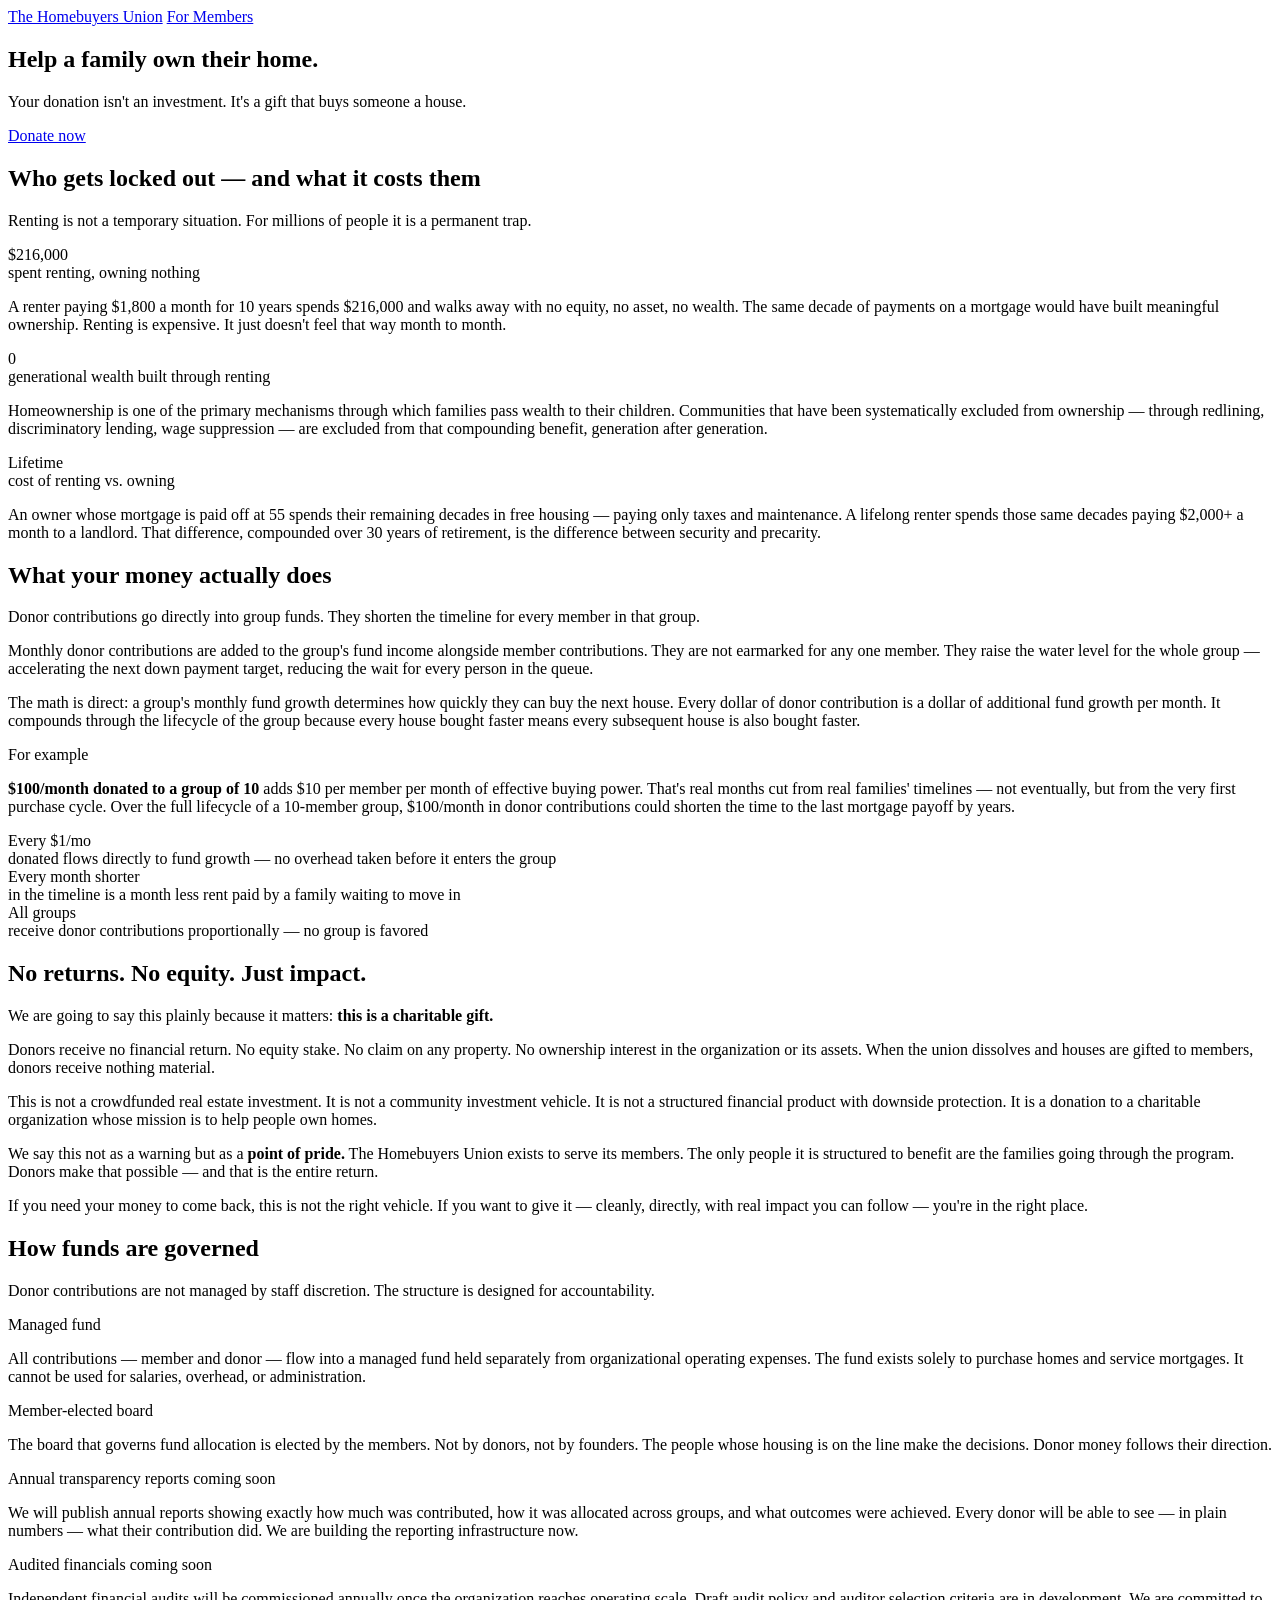
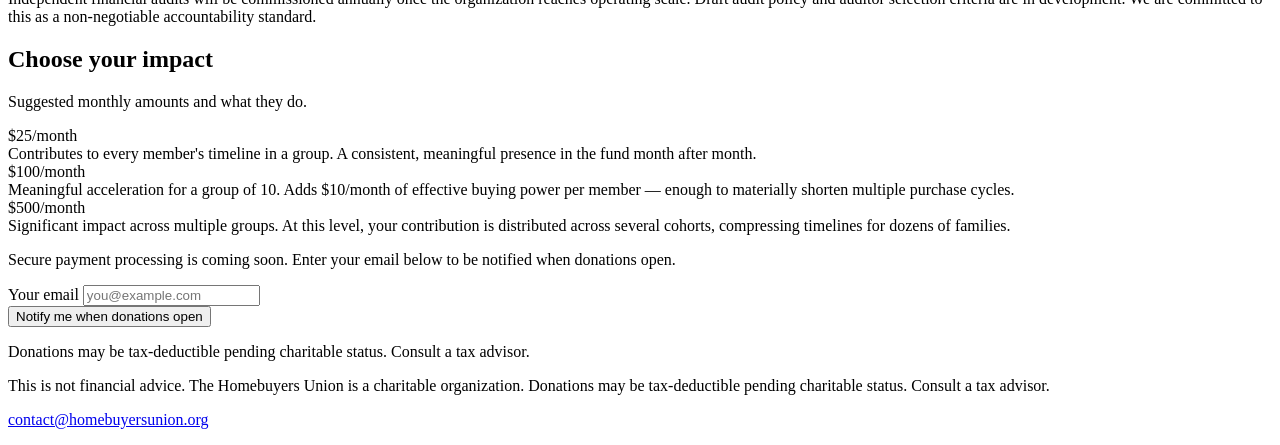
==== donors.html @ 98b8b131 "Add donors.html charitable donor page Seven sections: hero, problem (renter framing), what donations" ====
<!DOCTYPE html>
<html lang="en">
<head>
  <meta charset="UTF-8">
  <meta name="viewport" content="width=device-width, initial-scale=1.0">
  <title>Donate — The Homebuyers Union</title>
  <meta name="description" content="Your donation isn't an investment. It's a gift that buys someone a house.">
  <link rel="preconnect" href="https://fonts.googleapis.com">
  <link rel="preconnect" href="https://fonts.gstatic.com" crossorigin>
  <link href="https://fonts.googleapis.com/css2?family=Playfair+Display:wght@700;900&family=Inter:wght@400;500;600&display=swap" rel="stylesheet">
  <link rel="stylesheet" href="style.css">
</head>
<body>

  <!-- ── Navigation ─────────────────────────────────────────────────── -->
  <header class="nav">
    <div class="nav__inner">
      <a href="index.html" class="nav__wordmark">The Homebuyers Union</a>
      <a href="index.html" class="nav__link">For Members</a>
    </div>
  </header>

  <!-- ── Hero ───────────────────────────────────────────────────────── -->
  <section class="hero hero--donors">
    <div class="hero__inner">
      <h1 class="hero__headline">Help a family own their home.</h1>
      <p class="hero__subhead">Your donation isn't an investment. It's a gift that buys someone a house.</p>
      <a href="#donate" class="btn btn--primary">Donate now</a>
    </div>
  </section>

  <!-- ── The Problem (donor framing) ───────────────────────────────── -->
  <section class="section reveal" id="problem">
    <div class="container">
      <h2 class="section__headline">Who gets locked out — and what it costs them</h2>
      <p class="section__lead">Renting is not a temporary situation. For millions of people it is a permanent trap.</p>
      <div class="problem-grid">
        <div class="problem-card">
          <div class="problem-card__figure">$216,000</div>
          <div class="problem-card__label">spent renting, owning nothing</div>
          <p class="problem-card__detail">A renter paying $1,800 a month for 10 years spends $216,000 and walks away with no equity, no asset, no wealth. The same decade of payments on a mortgage would have built meaningful ownership. Renting is expensive. It just doesn't feel that way month to month.</p>
        </div>
        <div class="problem-card">
          <div class="problem-card__figure">0</div>
          <div class="problem-card__label">generational wealth built through renting</div>
          <p class="problem-card__detail">Homeownership is one of the primary mechanisms through which families pass wealth to their children. Communities that have been systematically excluded from ownership — through redlining, discriminatory lending, wage suppression — are excluded from that compounding benefit, generation after generation.</p>
        </div>
        <div class="problem-card">
          <div class="problem-card__figure">Lifetime</div>
          <div class="problem-card__label">cost of renting vs. owning</div>
          <p class="problem-card__detail">An owner whose mortgage is paid off at 55 spends their remaining decades in free housing — paying only taxes and maintenance. A lifelong renter spends those same decades paying $2,000+ a month to a landlord. That difference, compounded over 30 years of retirement, is the difference between security and precarity.</p>
        </div>
      </div>
    </div>
  </section>

  <!-- ── What Your Money Does ───────────────────────────────────────── -->
  <section class="section section--alt reveal" id="impact">
    <div class="container">
      <h2 class="section__headline">What your money actually does</h2>
      <p class="section__lead">Donor contributions go directly into group funds. They shorten the timeline for every member in that group.</p>
      <div class="impact-layout">
        <div class="impact-main">
          <p>Monthly donor contributions are added to the group's fund income alongside member contributions. They are not earmarked for any one member. They raise the water level for the whole group — accelerating the next down payment target, reducing the wait for every person in the queue.</p>
          <p>The math is direct: a group's monthly fund growth determines how quickly they can buy the next house. Every dollar of donor contribution is a dollar of additional fund growth per month. It compounds through the lifecycle of the group because every house bought faster means every subsequent house is also bought faster.</p>
          <div class="impact-example">
            <div class="impact-example__label">For example</div>
            <p><strong>$100/month donated to a group of 10</strong> adds $10 per member per month of effective buying power. That's real months cut from real families' timelines — not eventually, but from the very first purchase cycle. Over the full lifecycle of a 10-member group, $100/month in donor contributions could shorten the time to the last mortgage payoff by years.</p>
          </div>
        </div>
        <div class="impact-sidebar">
          <div class="impact-stat">
            <div class="impact-stat__value">Every $1/mo</div>
            <div class="impact-stat__desc">donated flows directly to fund growth — no overhead taken before it enters the group</div>
          </div>
          <div class="impact-stat">
            <div class="impact-stat__value">Every month shorter</div>
            <div class="impact-stat__desc">in the timeline is a month less rent paid by a family waiting to move in</div>
          </div>
          <div class="impact-stat">
            <div class="impact-stat__value">All groups</div>
            <div class="impact-stat__desc">receive donor contributions proportionally — no group is favored</div>
          </div>
        </div>
      </div>
    </div>
  </section>

  <!-- ── No Returns. No Equity. Just Impact. ───────────────────────── -->
  <section class="section reveal" id="terms">
    <div class="container container--narrow">
      <h2 class="section__headline">No returns. No equity. Just impact.</h2>
      <p>We are going to say this plainly because it matters: <strong>this is a charitable gift.</strong></p>
      <p>Donors receive no financial return. No equity stake. No claim on any property. No ownership interest in the organization or its assets. When the union dissolves and houses are gifted to members, donors receive nothing material.</p>
      <p>This is not a crowdfunded real estate investment. It is not a community investment vehicle. It is not a structured financial product with downside protection. It is a donation to a charitable organization whose mission is to help people own homes.</p>
      <p>We say this not as a warning but as a <strong>point of pride.</strong> The Homebuyers Union exists to serve its members. The only people it is structured to benefit are the families going through the program. Donors make that possible — and that is the entire return.</p>
      <p>If you need your money to come back, this is not the right vehicle. If you want to give it — cleanly, directly, with real impact you can follow — you're in the right place.</p>
    </div>
  </section>

  <!-- ── How Funds Are Governed ──────────────────────────────────────── -->
  <section class="section section--alt reveal" id="governance">
    <div class="container">
      <h2 class="section__headline">How funds are governed</h2>
      <p class="section__lead">Donor contributions are not managed by staff discretion. The structure is designed for accountability.</p>
      <div class="governance-grid">
        <div class="governance-card">
          <div class="governance-card__title">Managed fund</div>
          <p>All contributions — member and donor — flow into a managed fund held separately from organizational operating expenses. The fund exists solely to purchase homes and service mortgages. It cannot be used for salaries, overhead, or administration.</p>
        </div>
        <div class="governance-card">
          <div class="governance-card__title">Member-elected board</div>
          <p>The board that governs fund allocation is elected by the members. Not by donors, not by founders. The people whose housing is on the line make the decisions. Donor money follows their direction.</p>
        </div>
        <div class="governance-card">
          <div class="governance-card__title">Annual transparency reports <span class="coming-soon">coming soon</span></div>
          <p>We will publish annual reports showing exactly how much was contributed, how it was allocated across groups, and what outcomes were achieved. Every donor will be able to see — in plain numbers — what their contribution did. We are building the reporting infrastructure now.</p>
        </div>
        <div class="governance-card">
          <div class="governance-card__title">Audited financials <span class="coming-soon">coming soon</span></div>
          <p>Independent financial audits will be commissioned annually once the organization reaches operating scale. Draft audit policy and auditor selection criteria are in development. We are committed to this as a non-negotiable accountability standard.</p>
        </div>
      </div>
    </div>
  </section>

  <!-- ── Donate CTA ─────────────────────────────────────────────────── -->
  <section class="section section--red reveal" id="donate">
    <div class="container container--narrow">
      <h2 class="section__headline section__headline--light">Choose your impact</h2>
      <p class="section__lead section__lead--light">Suggested monthly amounts and what they do.</p>

      <div class="tiers">
        <div class="tier">
          <div class="tier__amount">$25/month</div>
          <div class="tier__impact">Contributes to every member's timeline in a group. A consistent, meaningful presence in the fund month after month.</div>
        </div>
        <div class="tier tier--featured">
          <div class="tier__amount">$100/month</div>
          <div class="tier__impact">Meaningful acceleration for a group of 10. Adds $10/month of effective buying power per member — enough to materially shorten multiple purchase cycles.</div>
        </div>
        <div class="tier">
          <div class="tier__amount">$500/month</div>
          <div class="tier__impact">Significant impact across multiple groups. At this level, your contribution is distributed across several cohorts, compressing timelines for dozens of families.</div>
        </div>
      </div>

      <div class="donate-form-wrap">
        <p class="donate-notice">Secure payment processing is coming soon. Enter your email below to be notified when donations open.</p>
        <form class="donate-notify-form" id="donate-notify-form" novalidate>
          <div class="donate-field">
            <label class="waitlist-label" for="donor-email">Your email</label>
            <input class="waitlist-input" type="email" id="donor-email" name="email" autocomplete="email" required placeholder="you@example.com">
          </div>
          <button class="btn btn--white" type="submit">Notify me when donations open</button>
        </form>
        <p class="donate-success" id="donate-success" hidden>You're on the list. We'll let you know as soon as donations are live.</p>
      </div>

      <p class="donate-tax-note">Donations may be tax-deductible pending charitable status. Consult a tax advisor.</p>
    </div>
  </section>

  <!-- ── Footer ─────────────────────────────────────────────────────── -->
  <footer class="footer">
    <div class="container">
      <p class="footer__disclaimer">This is not financial advice. The Homebuyers Union is a charitable organization. Donations may be tax-deductible pending charitable status. Consult a tax advisor.</p>
      <p class="footer__contact"><a href="mailto:contact@homebuyersunion.org">contact@homebuyersunion.org</a></p>
    </div>
  </footer>

  <!-- ── Scripts ────────────────────────────────────────────────────── -->
  <script>
    // ── Scroll-reveal via Intersection Observer ──────────────────────
    const revealObserver = new IntersectionObserver(
      (entries) => {
        entries.forEach((entry) => {
          if (entry.isIntersecting) {
            entry.target.classList.add("revealed");
            revealObserver.unobserve(entry.target);
          }
        });
      },
      { threshold: 0.1 }
    );

    document.querySelectorAll(".reveal").forEach((el) => {
      revealObserver.observe(el);
    });

    // ── Donor notify form ─────────────────────────────────────────────
    document.getElementById("donate-notify-form").addEventListener("submit", function (e) {
      e.preventDefault();
      this.hidden = true;
      document.getElementById("donate-success").hidden = false;
    });
  </script>

</body>
</html>
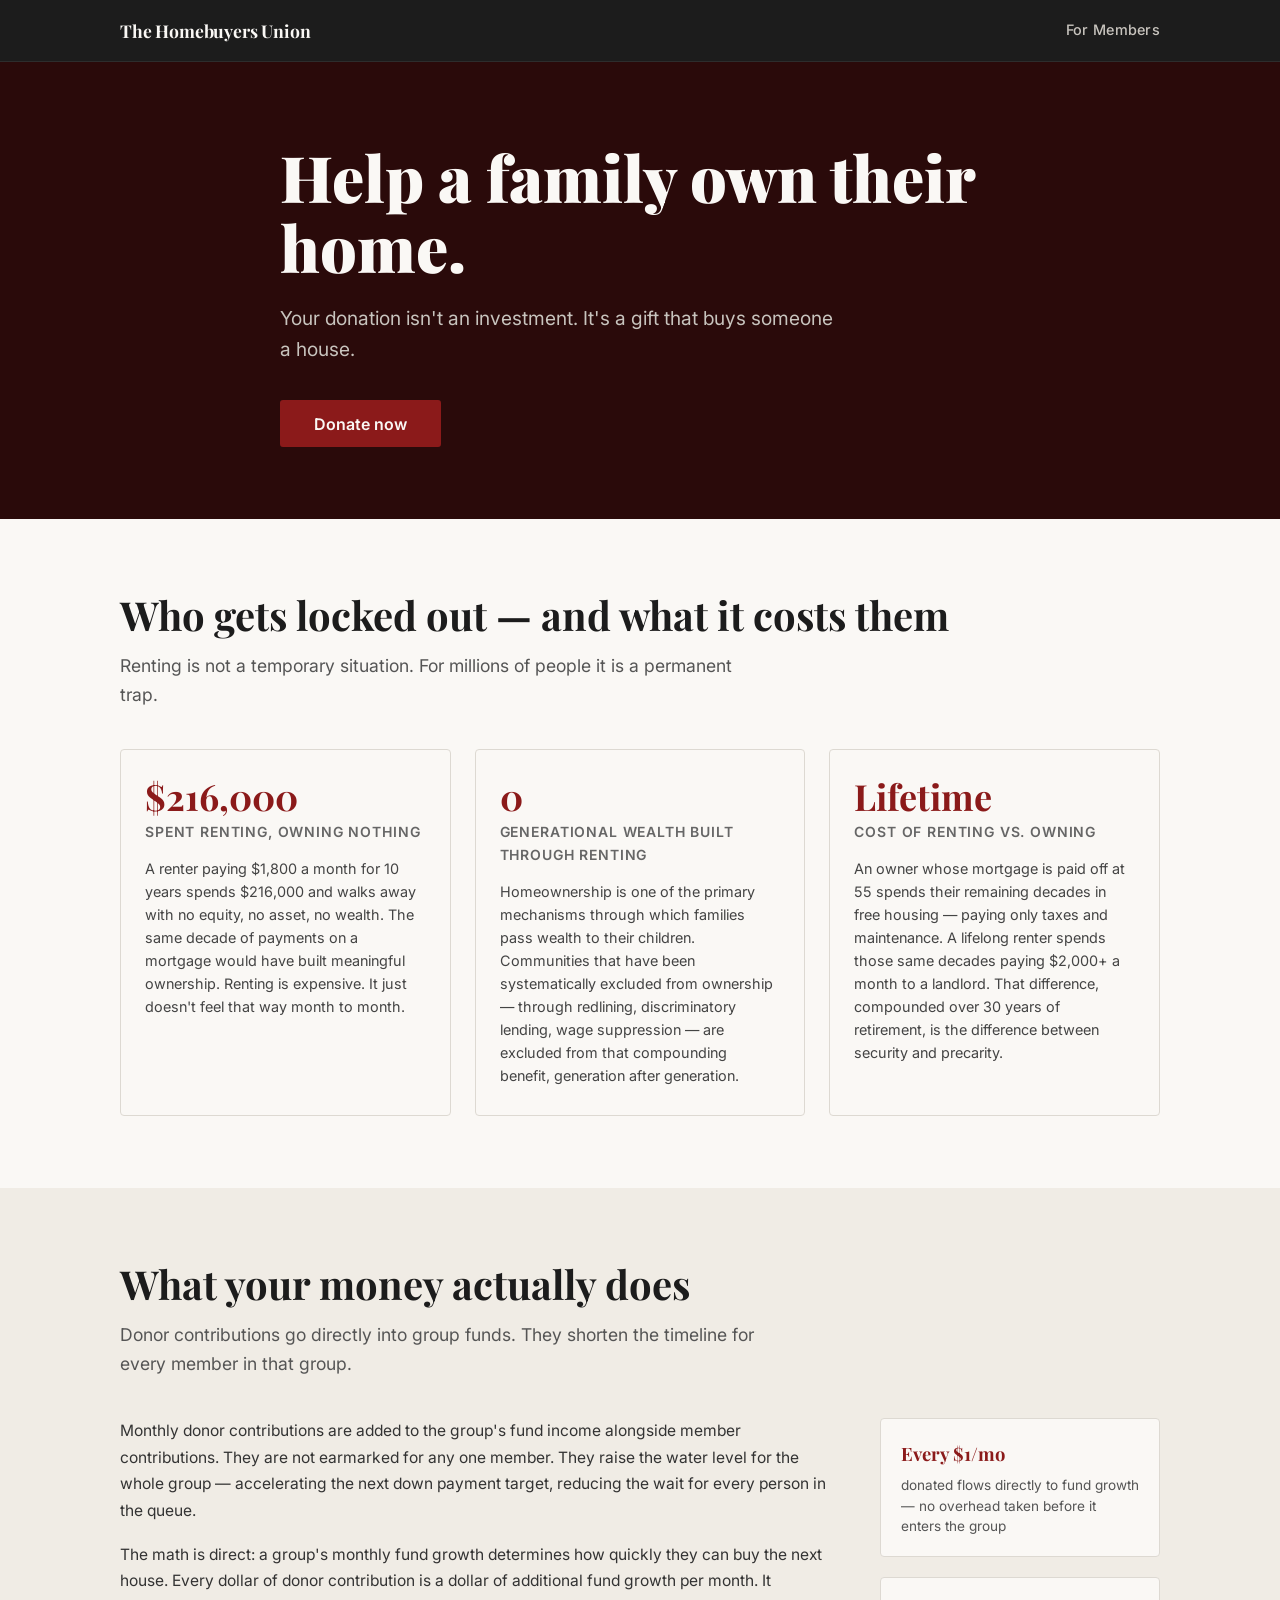
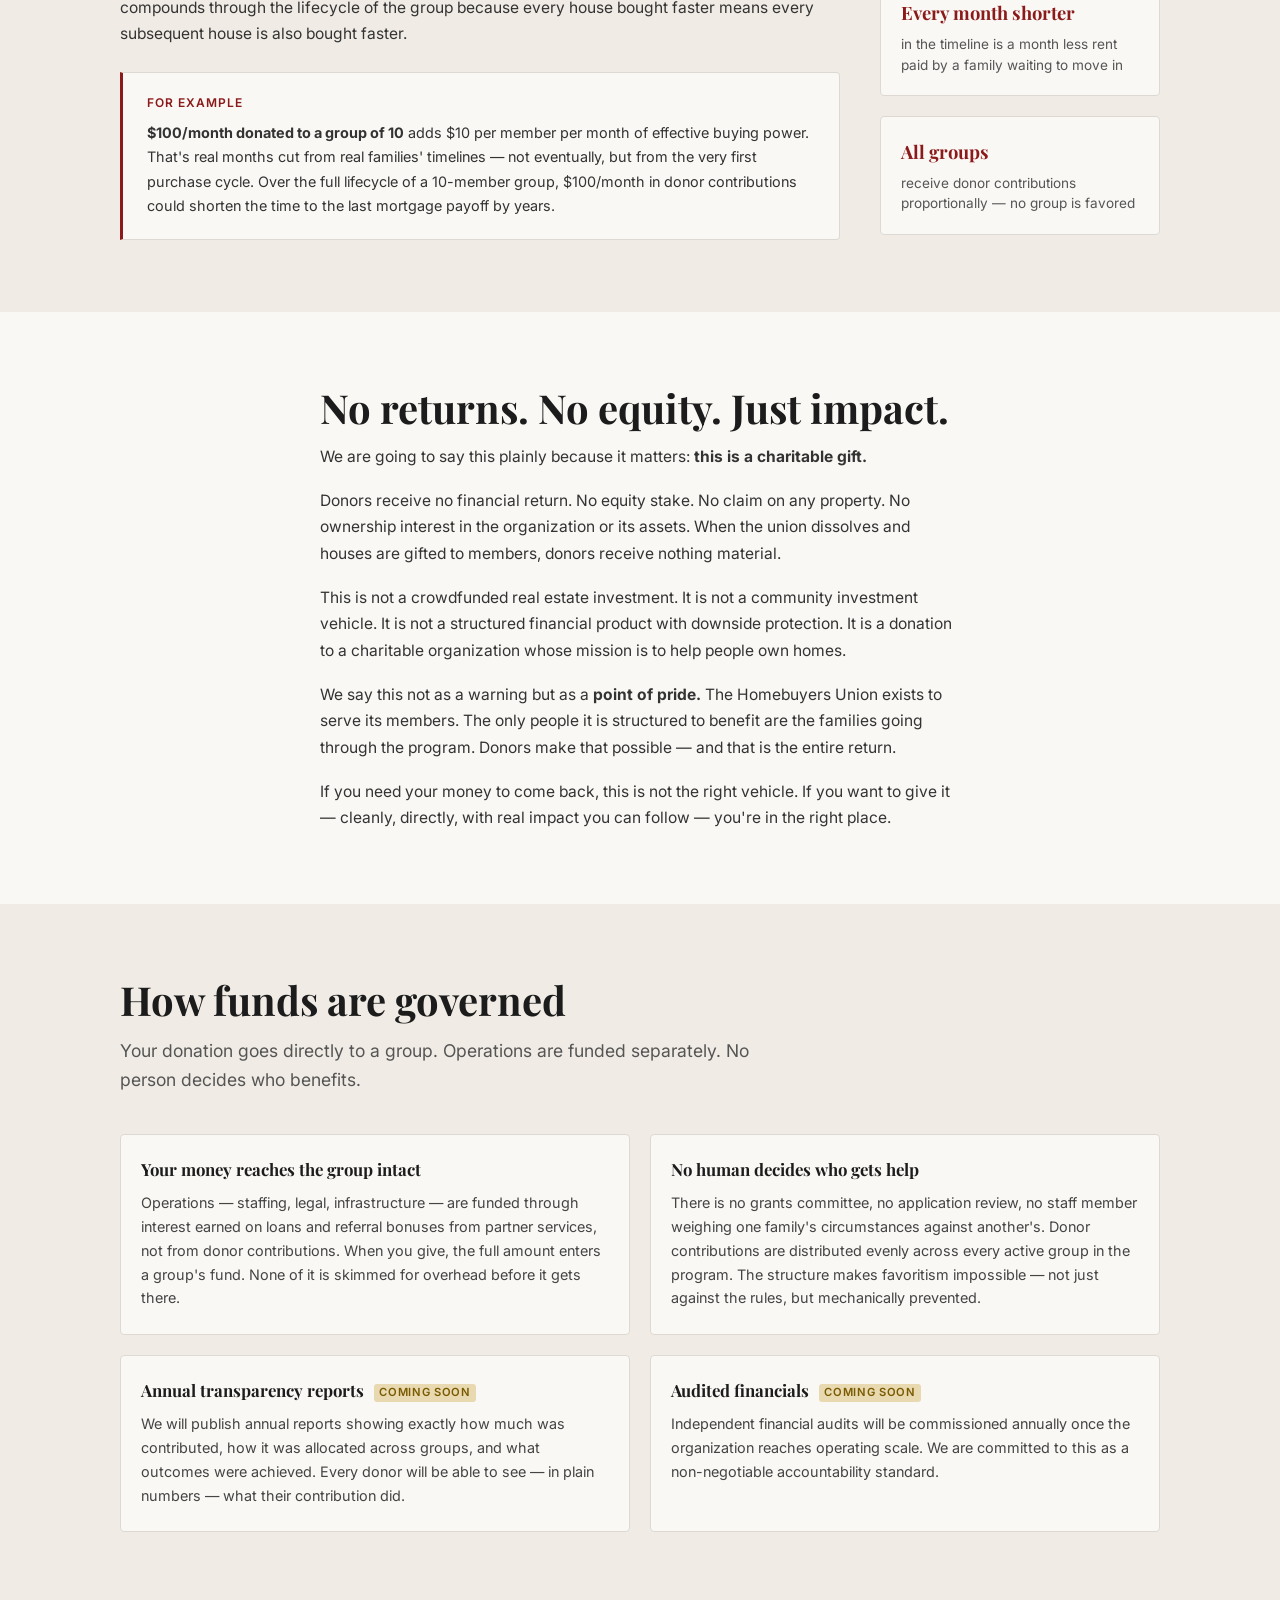
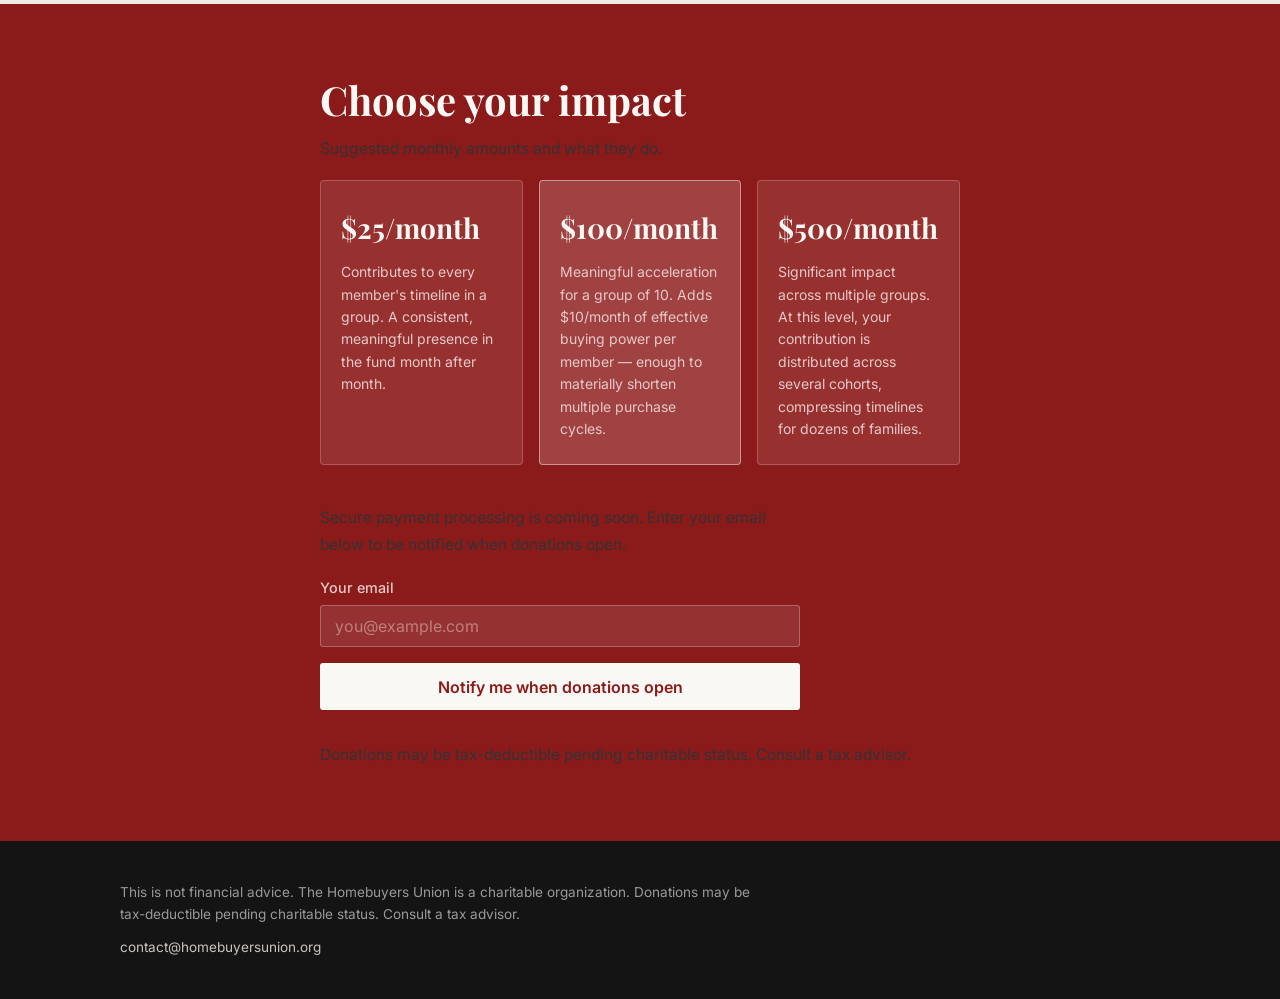
==== commit 1d602877: "Rework governance section: operations self-funded, no human allocates donations Two new cards replac" ====
--- a/donors.html
+++ b/donors.html
@@ -102,23 +102,23 @@
   <section class="section section--alt reveal" id="governance">
     <div class="container">
       <h2 class="section__headline">How funds are governed</h2>
-      <p class="section__lead">Donor contributions are not managed by staff discretion. The structure is designed for accountability.</p>
+      <p class="section__lead">Your donation goes directly to a group. Operations are funded separately. No person decides who benefits.</p>
       <div class="governance-grid">
         <div class="governance-card">
-          <div class="governance-card__title">Managed fund</div>
-          <p>All contributions — member and donor — flow into a managed fund held separately from organizational operating expenses. The fund exists solely to purchase homes and service mortgages. It cannot be used for salaries, overhead, or administration.</p>
-        </div>
-        <div class="governance-card">
-          <div class="governance-card__title">Member-elected board</div>
-          <p>The board that governs fund allocation is elected by the members. Not by donors, not by founders. The people whose housing is on the line make the decisions. Donor money follows their direction.</p>
+          <div class="governance-card__title">Your money reaches the group intact</div>
+          <p>Operations — staffing, legal, infrastructure — are funded through interest earned on loans and referral bonuses from partner services, not from donor contributions. When you give, the full amount enters a group's fund. None of it is skimmed for overhead before it gets there.</p>
+        </div>
+        <div class="governance-card">
+          <div class="governance-card__title">No human decides who gets help</div>
+          <p>There is no grants committee, no application review, no staff member weighing one family's circumstances against another's. Donor contributions are distributed evenly across every active group in the program. The structure makes favoritism impossible — not just against the rules, but mechanically prevented.</p>
         </div>
         <div class="governance-card">
           <div class="governance-card__title">Annual transparency reports <span class="coming-soon">coming soon</span></div>
-          <p>We will publish annual reports showing exactly how much was contributed, how it was allocated across groups, and what outcomes were achieved. Every donor will be able to see — in plain numbers — what their contribution did. We are building the reporting infrastructure now.</p>
+          <p>We will publish annual reports showing exactly how much was contributed, how it was allocated across groups, and what outcomes were achieved. Every donor will be able to see — in plain numbers — what their contribution did.</p>
         </div>
         <div class="governance-card">
           <div class="governance-card__title">Audited financials <span class="coming-soon">coming soon</span></div>
-          <p>Independent financial audits will be commissioned annually once the organization reaches operating scale. Draft audit policy and auditor selection criteria are in development. We are committed to this as a non-negotiable accountability standard.</p>
+          <p>Independent financial audits will be commissioned annually once the organization reaches operating scale. We are committed to this as a non-negotiable accountability standard.</p>
         </div>
       </div>
     </div>
--- a/style.css
+++ b/style.css
@@ -0,0 +1,1267 @@
+/* ─────────────────────────────────────────────────────────────────────────────
+   style.css — The Homebuyers Union
+   Mobile-first. No framework. No build step.
+   Palette: #FAF8F5 off-white · #1C1C1C charcoal · #8B1A1A union red
+───────────────────────────────────────────────────────────────────────────── */
+
+/* ── Reset & base ──────────────────────────────────────────────────────────── */
+
+*, *::before, *::after {
+  box-sizing: border-box;
+  margin: 0;
+  padding: 0;
+}
+
+html {
+  scroll-behavior: smooth;
+  font-size: 16px;
+}
+
+body {
+  font-family: "Inter", system-ui, sans-serif;
+  background-color: #FAF8F5;
+  color: #1C1C1C;
+  line-height: 1.65;
+  -webkit-font-smoothing: antialiased;
+}
+
+img {
+  max-width: 100%;
+  display: block;
+}
+
+a {
+  color: inherit;
+  text-decoration: underline;
+  text-underline-offset: 2px;
+}
+
+a:hover {
+  color: #8B1A1A;
+}
+
+/* ── Typography scale ──────────────────────────────────────────────────────── */
+
+h1, h2, h3 {
+  font-family: "Playfair Display", Georgia, serif;
+  line-height: 1.2;
+  font-weight: 700;
+}
+
+/* ── Layout utilities ──────────────────────────────────────────────────────── */
+
+.container {
+  width: 100%;
+  max-width: 1080px;
+  margin-inline: auto;
+  padding-inline: 1.25rem;
+}
+
+.container--narrow {
+  max-width: 680px;
+}
+
+.two-col {
+  display: grid;
+  gap: 2rem;
+}
+
+@media (min-width: 700px) {
+  .two-col {
+    grid-template-columns: 1fr 1fr;
+  }
+}
+
+/* ── Scroll-reveal ─────────────────────────────────────────────────────────── */
+
+.reveal {
+  opacity: 0;
+  transform: translateY(28px);
+  transition: opacity 0.55s ease, transform 0.55s ease;
+}
+
+.revealed {
+  opacity: 1;
+  transform: translateY(0);
+}
+
+/* ── Buttons ───────────────────────────────────────────────────────────────── */
+
+.btn {
+  display: inline-block;
+  padding: 0.85rem 2rem;
+  border-radius: 3px;
+  font-family: "Inter", sans-serif;
+  font-weight: 600;
+  font-size: 1rem;
+  cursor: pointer;
+  border: 2px solid transparent;
+  text-decoration: none;
+  transition: background-color 0.18s, color 0.18s, border-color 0.18s;
+  line-height: 1;
+}
+
+.btn--primary {
+  background-color: #8B1A1A;
+  color: #FAF8F5;
+  border-color: #8B1A1A;
+}
+
+.btn--primary:hover {
+  background-color: #6e1414;
+  border-color: #6e1414;
+  color: #FAF8F5;
+}
+
+.btn--white {
+  background-color: #FAF8F5;
+  color: #8B1A1A;
+  border-color: #FAF8F5;
+}
+
+.btn--white:hover {
+  background-color: #ede9e3;
+  border-color: #ede9e3;
+  color: #8B1A1A;
+}
+
+/* ── Navigation ────────────────────────────────────────────────────────────── */
+
+.nav {
+  position: sticky;
+  top: 0;
+  z-index: 100;
+  background-color: #1C1C1C;
+  border-bottom: 1px solid #2d2d2d;
+}
+
+.nav__inner {
+  max-width: 1080px;
+  margin-inline: auto;
+  padding: 1rem 1.25rem;
+  display: flex;
+  align-items: center;
+  justify-content: space-between;
+}
+
+.nav__wordmark {
+  font-family: "Playfair Display", Georgia, serif;
+  font-size: 1.1rem;
+  font-weight: 700;
+  color: #FAF8F5;
+  text-decoration: none;
+  letter-spacing: -0.01em;
+}
+
+a.nav__wordmark:hover {
+  color: #e8a8a8;
+}
+
+.nav__link {
+  font-size: 0.9rem;
+  font-weight: 500;
+  color: #c8c4be;
+  text-decoration: none;
+  letter-spacing: 0.02em;
+  border-bottom: 1px solid transparent;
+  transition: color 0.15s, border-color 0.15s;
+}
+
+.nav__link:hover {
+  color: #FAF8F5;
+  border-bottom-color: #8B1A1A;
+}
+
+/* ── Hero ──────────────────────────────────────────────────────────────────── */
+
+.hero {
+  background-color: #1C1C1C;
+  color: #FAF8F5;
+  padding: 5rem 1.25rem 4.5rem;
+}
+
+.hero--donors {
+  background-color: #2a0a0a;
+}
+
+.hero__inner {
+  max-width: 720px;
+  margin-inline: auto;
+}
+
+.hero__headline {
+  font-size: clamp(2.4rem, 6vw, 4rem);
+  font-weight: 900;
+  line-height: 1.1;
+  margin-bottom: 1.25rem;
+  color: #FAF8F5;
+}
+
+.hero__subhead {
+  font-size: clamp(1rem, 2.5vw, 1.2rem);
+  line-height: 1.6;
+  color: #c8c4be;
+  margin-bottom: 2.25rem;
+  max-width: 560px;
+}
+
+/* ── Sections ──────────────────────────────────────────────────────────────── */
+
+.section {
+  padding: 4.5rem 1.25rem;
+}
+
+.section--alt {
+  background-color: #f0ece5;
+}
+
+.section--red {
+  background-color: #8B1A1A;
+  color: #FAF8F5;
+}
+
+.section__headline {
+  font-size: clamp(1.75rem, 4vw, 2.5rem);
+  margin-bottom: 0.75rem;
+}
+
+.section__headline--light {
+  color: #FAF8F5;
+}
+
+.section__lead {
+  font-size: 1.1rem;
+  color: #555;
+  margin-bottom: 2.5rem;
+  max-width: 640px;
+}
+
+.section__lead--light {
+  color: #e8c8c8;
+}
+
+.section__callout {
+  margin-top: 2.5rem;
+  font-size: 1.15rem;
+  font-family: "Playfair Display", Georgia, serif;
+  font-style: italic;
+  color: #8B1A1A;
+  text-align: center;
+}
+
+/* ── Problem grid ──────────────────────────────────────────────────────────── */
+
+.problem-grid {
+  display: grid;
+  gap: 1.5rem;
+}
+
+@media (min-width: 600px) {
+  .problem-grid {
+    grid-template-columns: repeat(3, 1fr);
+  }
+}
+
+.problem-card {
+  background-color: #FAF8F5;
+  border: 1px solid #ddd9d2;
+  border-radius: 4px;
+  padding: 1.75rem 1.5rem;
+}
+
+.section--alt .problem-card {
+  background-color: #FAF8F5;
+}
+
+.problem-card__figure {
+  font-family: "Playfair Display", Georgia, serif;
+  font-size: 2.25rem;
+  font-weight: 700;
+  color: #8B1A1A;
+  line-height: 1;
+  margin-bottom: 0.35rem;
+}
+
+.problem-card__label {
+  font-size: 0.875rem;
+  font-weight: 600;
+  text-transform: uppercase;
+  letter-spacing: 0.06em;
+  color: #666;
+  margin-bottom: 0.85rem;
+}
+
+.problem-card__detail {
+  font-size: 0.9rem;
+  color: #444;
+  line-height: 1.6;
+}
+
+/* ── Steps ─────────────────────────────────────────────────────────────────── */
+
+.steps {
+  list-style: none;
+  counter-reset: step-counter;
+  display: grid;
+  gap: 0;
+}
+
+.steps__item {
+  display: flex;
+  gap: 1.25rem;
+  align-items: flex-start;
+  padding: 1.5rem 0;
+  border-bottom: 1px solid #d6d0c9;
+  position: relative;
+}
+
+.steps__item:last-child {
+  border-bottom: none;
+}
+
+.steps__marker {
+  flex-shrink: 0;
+  width: 2.5rem;
+  height: 2.5rem;
+  background-color: #8B1A1A;
+  color: #FAF8F5;
+  border-radius: 50%;
+  display: flex;
+  align-items: center;
+  justify-content: center;
+  font-family: "Playfair Display", Georgia, serif;
+  font-size: 1.05rem;
+  font-weight: 700;
+  margin-top: 0.1rem;
+}
+
+.steps__content {
+  font-size: 0.975rem;
+  line-height: 1.65;
+  color: #333;
+  padding-top: 0.35rem;
+}
+
+.steps__content strong {
+  display: block;
+  font-size: 1.05rem;
+  color: #1C1C1C;
+  margin-bottom: 0.4rem;
+}
+
+/* ── Calculator ─────────────────────────────────────────────────────────────── */
+
+.calc-layout {
+  display: flex;
+  flex-direction: column;
+  gap: 2rem;
+}
+
+.calc-form {
+  display: grid;
+  grid-template-columns: 1fr 1fr;
+  gap: 1.5rem;
+  align-items: start;
+}
+
+@media (max-width: 599px) {
+  .calc-form {
+    grid-template-columns: 1fr;
+  }
+}
+
+.calc-fieldset {
+  border: 1px solid #ddd9d2;
+  border-radius: 4px;
+  padding: 1.25rem 1.25rem 1rem;
+  display: flex;
+  flex-direction: column;
+  gap: 0.85rem;
+}
+
+.calc-legend {
+  font-family: "Inter", sans-serif;
+  font-size: 0.8rem;
+  font-weight: 600;
+  text-transform: uppercase;
+  letter-spacing: 0.08em;
+  color: #8B1A1A;
+  padding-inline: 0.35rem;
+}
+
+.calc-field {
+  display: flex;
+  flex-direction: column;
+  gap: 0.3rem;
+}
+
+.calc-label {
+  font-size: 0.875rem;
+  font-weight: 500;
+  color: #444;
+}
+
+.calc-input {
+  font-family: "Inter", sans-serif;
+  font-size: 1rem;
+  padding: 0.5rem 0.65rem;
+  border: 1px solid #ccc8c0;
+  border-radius: 3px;
+  background-color: #FAF8F5;
+  color: #1C1C1C;
+  width: 100%;
+  transition: border-color 0.15s;
+}
+
+.calc-input:focus {
+  outline: none;
+  border-color: #8B1A1A;
+  box-shadow: 0 0 0 2px rgba(139, 26, 26, 0.12);
+}
+
+.calc-results {
+  min-height: 120px;
+}
+
+.calc-results__placeholder {
+  color: #888;
+  font-style: italic;
+  font-size: 0.95rem;
+  padding-top: 0.5rem;
+}
+
+.calc-error {
+  color: #8B1A1A;
+  font-weight: 500;
+  padding: 1rem;
+  border: 1px solid #c87070;
+  border-radius: 4px;
+  background-color: #fdf0f0;
+}
+
+/* Calculator summary row */
+
+.calc-summary {
+  display: flex;
+  gap: 2rem;
+  margin-bottom: 1.5rem;
+  flex-wrap: wrap;
+}
+
+.calc-summary__item {
+  min-width: 140px;
+}
+
+.calc-summary__value {
+  font-family: "Playfair Display", Georgia, serif;
+  font-size: 1.85rem;
+  font-weight: 700;
+  color: #8B1A1A;
+  line-height: 1;
+  margin-bottom: 0.2rem;
+}
+
+.calc-summary__label {
+  font-size: 0.8rem;
+  font-weight: 500;
+  text-transform: uppercase;
+  letter-spacing: 0.06em;
+  color: #666;
+}
+
+/* Results table */
+
+.tbl-wrapper {
+  overflow-x: auto;
+  -webkit-overflow-scrolling: touch;
+  border: 1px solid #ddd9d2;
+  border-radius: 4px;
+}
+
+.results-table {
+  width: 100%;
+  border-collapse: collapse;
+  font-size: 0.9rem;
+}
+
+.results-table th {
+  background-color: #1C1C1C;
+  color: #FAF8F5;
+  font-weight: 600;
+  font-size: 0.8rem;
+  text-transform: uppercase;
+  letter-spacing: 0.05em;
+  padding: 0.65rem 0.85rem;
+  text-align: left;
+  white-space: nowrap;
+}
+
+.results-table td {
+  padding: 0.65rem 0.85rem;
+  border-bottom: 1px solid #e8e4de;
+  vertical-align: middle;
+}
+
+.results-table tr:last-child td {
+  border-bottom: none;
+}
+
+.results-table tr:nth-child(even) td {
+  background-color: #f7f4f0;
+}
+
+.tbl-pos {
+  font-weight: 600;
+  white-space: nowrap;
+}
+
+.tbl-trad td {
+  background-color: #f0ece5 !important;
+  color: #555;
+  font-style: italic;
+}
+
+.savings {
+  font-weight: 600;
+  white-space: nowrap;
+}
+
+.savings.positive {
+  color: #1a6e2e;
+}
+
+.savings.negative {
+  color: #8B1A1A;
+}
+
+.calc-note {
+  margin-top: 1rem;
+  font-size: 0.85rem;
+  color: #666;
+  line-height: 1.55;
+  max-width: 580px;
+  font-style: italic;
+}
+
+/* ── Who it's for / two-col text ───────────────────────────────────────────── */
+
+.two-col p {
+  font-size: 0.975rem;
+  margin-bottom: 1.1rem;
+  color: #333;
+}
+
+.two-col p:last-child {
+  margin-bottom: 0;
+}
+
+/* ── Why it works ──────────────────────────────────────────────────────────── */
+
+.why-grid {
+  display: grid;
+  gap: 1.25rem;
+  margin-bottom: 2rem;
+}
+
+@media (min-width: 600px) {
+  .why-grid {
+    grid-template-columns: repeat(3, 1fr);
+  }
+}
+
+.why-card {
+  background-color: #FAF8F5;
+  border: 1px solid #ddd9d2;
+  border-top: 3px solid #8B1A1A;
+  border-radius: 4px;
+  padding: 1.5rem 1.25rem;
+}
+
+.why-card__title {
+  font-family: "Playfair Display", Georgia, serif;
+  font-size: 1.05rem;
+  font-weight: 700;
+  color: #1C1C1C;
+  margin-bottom: 0.75rem;
+  line-height: 1.3;
+}
+
+.why-card p {
+  font-size: 0.9rem;
+  color: #444;
+  line-height: 1.65;
+}
+
+.why-note {
+  background-color: #f0ece5;
+  border-left: 3px solid #8B1A1A;
+  padding: 1.25rem 1.5rem;
+  border-radius: 0 4px 4px 0;
+  font-size: 0.95rem;
+  color: #333;
+  line-height: 1.6;
+}
+
+/* ── Waitlist form ─────────────────────────────────────────────────────────── */
+
+.waitlist-form {
+  display: flex;
+  flex-direction: column;
+  gap: 1rem;
+  max-width: 480px;
+}
+
+.waitlist-field {
+  display: flex;
+  flex-direction: column;
+  gap: 0.3rem;
+}
+
+.waitlist-label {
+  font-size: 0.9rem;
+  font-weight: 500;
+  color: #e8c8c8;
+}
+
+.waitlist-input {
+  font-family: "Inter", sans-serif;
+  font-size: 1rem;
+  padding: 0.65rem 0.85rem;
+  border: 1px solid rgba(255, 255, 255, 0.25);
+  border-radius: 3px;
+  background-color: rgba(255, 255, 255, 0.1);
+  color: #FAF8F5;
+  width: 100%;
+  transition: border-color 0.15s, background-color 0.15s;
+}
+
+.waitlist-input::placeholder {
+  color: rgba(250, 248, 245, 0.4);
+}
+
+.waitlist-input:focus {
+  outline: none;
+  border-color: rgba(255, 255, 255, 0.6);
+  background-color: rgba(255, 255, 255, 0.15);
+}
+
+.waitlist-success {
+  font-size: 1.1rem;
+  color: #FAF8F5;
+  padding: 1.25rem 0;
+  font-family: "Playfair Display", Georgia, serif;
+  font-style: italic;
+}
+
+/* ── Footer ────────────────────────────────────────────────────────────────── */
+
+.footer {
+  background-color: #141414;
+  color: #999;
+  padding: 2.5rem 1.25rem;
+  font-size: 0.85rem;
+  line-height: 1.65;
+}
+
+.footer .container {
+  display: flex;
+  flex-direction: column;
+  gap: 0.65rem;
+}
+
+.footer__disclaimer {
+  max-width: 640px;
+}
+
+.footer__contact a {
+  color: #c8c4be;
+  text-decoration: none;
+}
+
+.footer__contact a:hover {
+  color: #FAF8F5;
+}
+
+/* ── Donor page — impact section ───────────────────────────────────────────── */
+
+.impact-layout {
+  display: grid;
+  gap: 2.5rem;
+}
+
+@media (min-width: 800px) {
+  .impact-layout {
+    grid-template-columns: 1fr 280px;
+    align-items: start;
+  }
+}
+
+.impact-main p {
+  font-size: 0.975rem;
+  color: #333;
+  margin-bottom: 1.1rem;
+  line-height: 1.7;
+}
+
+.impact-example {
+  margin-top: 1.5rem;
+  background-color: #FAF8F5;
+  border: 1px solid #ddd9d2;
+  border-left: 3px solid #8B1A1A;
+  padding: 1.25rem 1.5rem;
+  border-radius: 0 4px 4px 0;
+}
+
+.impact-example__label {
+  font-size: 0.75rem;
+  font-weight: 600;
+  text-transform: uppercase;
+  letter-spacing: 0.08em;
+  color: #8B1A1A;
+  margin-bottom: 0.5rem;
+}
+
+.impact-example p {
+  font-size: 0.9rem;
+  color: #333;
+  margin-bottom: 0 !important;
+}
+
+.impact-sidebar {
+  display: flex;
+  flex-direction: column;
+  gap: 1.25rem;
+}
+
+.impact-stat {
+  background-color: #FAF8F5;
+  border: 1px solid #ddd9d2;
+  border-radius: 4px;
+  padding: 1.25rem;
+}
+
+.impact-stat__value {
+  font-family: "Playfair Display", Georgia, serif;
+  font-size: 1.15rem;
+  font-weight: 700;
+  color: #8B1A1A;
+  margin-bottom: 0.35rem;
+}
+
+.impact-stat__desc {
+  font-size: 0.85rem;
+  color: #555;
+  line-height: 1.5;
+}
+
+/* ── No returns section ────────────────────────────────────────────────────── */
+
+.section .container--narrow p {
+  font-size: 0.975rem;
+  color: #333;
+  margin-bottom: 1.1rem;
+  line-height: 1.7;
+}
+
+.section .container--narrow p:last-child {
+  margin-bottom: 0;
+}
+
+/* ── Governance grid ───────────────────────────────────────────────────────── */
+
+.governance-grid {
+  display: grid;
+  gap: 1.25rem;
+}
+
+@media (min-width: 600px) {
+  .governance-grid {
+    grid-template-columns: repeat(2, 1fr);
+  }
+}
+
+.governance-card {
+  background-color: #FAF8F5;
+  border: 1px solid #ddd9d2;
+  border-radius: 4px;
+  padding: 1.5rem 1.25rem;
+}
+
+.governance-card__title {
+  font-family: "Playfair Display", Georgia, serif;
+  font-size: 1.05rem;
+  font-weight: 700;
+  color: #1C1C1C;
+  margin-bottom: 0.65rem;
+  line-height: 1.3;
+}
+
+.governance-card p {
+  font-size: 0.9rem;
+  color: #444;
+  line-height: 1.65;
+}
+
+.coming-soon {
+  display: inline-block;
+  font-family: "Inter", sans-serif;
+  font-size: 0.7rem;
+  font-weight: 600;
+  text-transform: uppercase;
+  letter-spacing: 0.06em;
+  background-color: #e8d9b0;
+  color: #7a5a00;
+  border-radius: 3px;
+  padding: 0.15em 0.45em;
+  vertical-align: middle;
+  margin-left: 0.4rem;
+}
+
+/* ── Donation tiers ────────────────────────────────────────────────────────── */
+
+.tiers {
+  display: grid;
+  gap: 1rem;
+  margin-bottom: 2.5rem;
+}
+
+@media (min-width: 600px) {
+  .tiers {
+    grid-template-columns: repeat(3, 1fr);
+  }
+}
+
+.tier {
+  background-color: rgba(250, 248, 245, 0.1);
+  border: 1px solid rgba(255, 255, 255, 0.2);
+  border-radius: 4px;
+  padding: 1.5rem 1.25rem;
+}
+
+.tier--featured {
+  background-color: rgba(250, 248, 245, 0.18);
+  border-color: rgba(255, 255, 255, 0.45);
+}
+
+.tier__amount {
+  font-family: "Playfair Display", Georgia, serif;
+  font-size: 1.75rem;
+  font-weight: 700;
+  color: #FAF8F5;
+  margin-bottom: 0.6rem;
+}
+
+.tier__impact {
+  font-size: 0.875rem;
+  color: #e8c8c8;
+  line-height: 1.6;
+}
+
+/* ── Donate form wrap ──────────────────────────────────────────────────────── */
+
+.donate-form-wrap {
+  max-width: 480px;
+  margin-bottom: 1.5rem;
+}
+
+.donate-notice {
+  font-size: 0.95rem;
+  color: #e8c8c8;
+  margin-bottom: 1.25rem;
+  line-height: 1.6;
+}
+
+.donate-field {
+  display: flex;
+  flex-direction: column;
+  gap: 0.3rem;
+  margin-bottom: 1rem;
+}
+
+.donate-notify-form {
+  display: flex;
+  flex-direction: column;
+  gap: 0;
+}
+
+.donate-success {
+  font-size: 1rem;
+  color: #FAF8F5;
+  font-family: "Playfair Display", Georgia, serif;
+  font-style: italic;
+  padding: 0.75rem 0;
+}
+
+.donate-tax-note {
+  font-size: 0.8rem;
+  color: rgba(250, 248, 245, 0.55);
+  margin-top: 2rem;
+  line-height: 1.6;
+}
+
+/* ── Ledger ─────────────────────────────────────────────────────────────────── */
+
+.ledger-toggle {
+  margin-top: 1.5rem;
+  font-size: 0.85rem;
+}
+
+.btn--outline {
+  background: transparent;
+  border: 2px solid #8B1A1A;
+  color: #8B1A1A;
+  padding: 0.6rem 1.4rem;
+  border-radius: 3px;
+  font-family: "Inter", sans-serif;
+  font-weight: 600;
+  cursor: pointer;
+  transition: background 0.15s, color 0.15s;
+}
+
+.btn--outline:hover {
+  background: #8B1A1A;
+  color: #FAF8F5;
+}
+
+.ledger-section {
+  margin-top: 2.5rem;
+}
+
+.ledger-heading {
+  font-family: "Playfair Display", Georgia, serif;
+  font-size: 1.2rem;
+  margin-bottom: 0.75rem;
+  color: #1C1C1C;
+}
+
+.ledger-formula-key {
+  font-size: 0.8rem;
+  line-height: 1.6;
+  background: #f0ece6;
+  border-left: 3px solid #8B1A1A;
+  padding: 0.75rem 1rem;
+  margin-bottom: 1rem;
+  color: #444;
+}
+
+.ledger-scroll {
+  overflow-x: auto;
+  border: 1px solid #ddd;
+  border-radius: 4px;
+}
+
+.ledger-table {
+  border-collapse: collapse;
+  font-size: 0.75rem;
+  font-family: "Inter", sans-serif;
+  width: 100%;
+  table-layout: fixed;
+}
+
+.ledger-table th {
+  background: #1C1C1C;
+  color: #FAF8F5;
+  padding: 0.5rem 0.75rem;
+  text-align: left;
+  font-weight: 600;
+  position: sticky;
+  top: 0;
+}
+
+.ledger-table td {
+  padding: 0.35rem 0.75rem;
+  border-bottom: 1px solid #ece8e2;
+  vertical-align: top;
+  overflow-wrap: break-word;
+  word-break: break-word;
+}
+
+.ledger-table tr:last-child td {
+  border-bottom: none;
+}
+
+.ledger-table tr:nth-child(even) td {
+  background: #faf8f5;
+}
+
+.ledger-month {
+  font-weight: 600;
+  color: #555;
+}
+
+.ledger-num {
+  text-align: right;
+  font-variant-numeric: tabular-nums;
+}
+
+.ledger-tip {
+  cursor: help;
+  border-bottom: 1px dotted #aaa;
+}
+
+.ledger-balance {
+  font-variant-numeric: tabular-nums;
+}
+
+.ledger-sub {
+  display: block;
+  font-size: 0.68rem;
+  color: #888;
+  line-height: 1.4;
+  font-weight: normal;
+}
+
+.ledger-mortgage-line {
+  display: block;
+  margin-bottom: 0.25rem;
+}
+
+.ledger-purchase-detail {
+  display: block;
+  font-size: 0.68rem;
+  color: #8B1A1A;
+}
+
+.ledger-phase {
+  font-size: 0.7rem;
+  color: #666;
+  font-style: italic;
+}
+
+.ledger-mortgages {
+  font-size: 0.72rem;
+  line-height: 1.7;
+  font-variant-numeric: tabular-nums;
+}
+
+.ledger-pos {
+  color: #1a6b1a;
+  font-weight: 600;
+}
+
+.ledger-extra {
+  color: #1a6b1a;
+  font-weight: 700;
+  font-size: 0.68rem;
+}
+
+.ledger-purchase-row td {
+  background: #fff8e6 !important;
+}
+
+.ledger-event {
+  color: #8B1A1A;
+}
+
+.ledger-paid-off {
+  color: #aaa;
+  font-style: italic;
+}
+
+.ledger-negative {
+  color: #c0392b;
+  font-weight: 700;
+}
+
+.ledger-housed {
+  color: #555;
+  font-size: 0.72rem;
+}
+
+/* ── Model comparison ───────────────────────────────────────────────────────── */
+
+.cmp-col-a { background: rgba(26, 107, 26, 0.08); }
+.cmp-col-b { background: rgba(139, 26, 26, 0.06); }
+
+.cmp-better { color: #1a6b1a; font-weight: 600; }
+.cmp-worse  { color: #8B1A1A; font-weight: 600; }
+
+.cmp-better-key { color: #1a6b1a; font-weight: 600; }
+.cmp-worse-key  { color: #8B1A1A; font-weight: 600; }
+
+.ledger-buttons {
+  display: flex;
+  gap: 0.75rem;
+  flex-wrap: wrap;
+  margin-top: 1.5rem;
+}
+
+/* ── Calculator advanced options ────────────────────────────────────────────── */
+
+/* The toggle row and the advanced panel each span both grid columns */
+.calc-advanced-toggle-row,
+.calc-advanced-panel {
+  grid-column: 1 / -1;
+}
+
+.calc-advanced-toggle-row {
+  display: flex;
+  align-items: center;
+  border-top: 1px solid #e8e4de;
+  padding-top: 0.85rem;
+}
+
+/* Subtle text-link style button — not a CTA */
+.calc-advanced-toggle {
+  display: inline-flex;
+  align-items: center;
+  gap: 0.3em;
+  background: none;
+  border: none;
+  padding: 0;
+  font-family: "Inter", sans-serif;
+  font-size: 0.875rem;
+  font-weight: 500;
+  color: #8B1A1A;
+  cursor: pointer;
+  text-decoration: underline;
+  text-underline-offset: 2px;
+  text-decoration-color: rgba(139, 26, 26, 0.35);
+  transition: color 0.15s, text-decoration-color 0.15s;
+  line-height: 1;
+}
+
+.calc-advanced-toggle:hover {
+  color: #6e1414;
+  text-decoration-color: #6e1414;
+}
+
+.calc-advanced-toggle:focus-visible {
+  outline: 2px solid #8B1A1A;
+  outline-offset: 3px;
+  border-radius: 2px;
+}
+
+.calc-advanced-toggle__chevron {
+  font-size: 0.75em;
+  line-height: 1;
+  transition: transform 0.2s ease;
+}
+
+/* The advanced panel uses the same two-column grid as the parent form */
+.calc-advanced-panel {
+  display: grid;
+  grid-template-columns: 1fr 1fr;
+  gap: 1.5rem;
+  align-items: start;
+}
+
+.calc-advanced-panel[hidden] {
+  display: none;
+}
+
+@media (max-width: 599px) {
+  .calc-advanced-panel {
+    grid-template-columns: 1fr;
+  }
+}
+
+/* ── Dropout scenario section ───────────────────────────────────────────────── */
+
+.dropout-section {
+  margin-top: 3rem;
+  padding-top: 2rem;
+  border-top: 1px solid #ddd9d2;
+}
+
+.dropout-heading {
+  font-family: "Playfair Display", Georgia, serif;
+  font-size: 1.4rem;
+  font-weight: 700;
+  color: #1C1C1C;
+  margin-bottom: 0.4rem;
+}
+
+.dropout-desc {
+  font-size: 0.9rem;
+  color: #666;
+  margin-bottom: 1.25rem;
+  font-style: italic;
+}
+
+.dropout-form {
+  display: flex;
+  flex-direction: column;
+  gap: 1rem;
+}
+
+.dropout-fields {
+  display: grid;
+  grid-template-columns: repeat(3, 1fr);
+  gap: 1rem;
+  align-items: end;
+}
+
+@media (max-width: 599px) {
+  .dropout-fields {
+    grid-template-columns: 1fr;
+  }
+}
+
+/* ── Dropout results ─────────────────────────────────────────────────────────── */
+
+.dropout-event-summary {
+  background: #f0ece6;
+  border-left: 3px solid #8B1A1A;
+  padding: 0.85rem 1rem;
+  margin: 1.25rem 0 1rem;
+  border-radius: 0 4px 4px 0;
+  font-size: 0.875rem;
+  color: #333;
+  line-height: 1.6;
+}
+
+.dropout-event-summary strong {
+  display: block;
+  margin-bottom: 0.3rem;
+  color: #8B1A1A;
+}
+
+.dropout-comparison-table {
+  width: 100%;
+  border-collapse: collapse;
+  font-size: 0.875rem;
+  margin-top: 0.75rem;
+}
+
+.dropout-comparison-table th {
+  background-color: #1C1C1C;
+  color: #FAF8F5;
+  padding: 0.55rem 0.85rem;
+  text-align: left;
+  font-weight: 600;
+  font-size: 0.78rem;
+  text-transform: uppercase;
+  letter-spacing: 0.04em;
+  white-space: nowrap;
+}
+
+.dropout-comparison-table td {
+  padding: 0.55rem 0.85rem;
+  border-bottom: 1px solid #e8e4de;
+  vertical-align: middle;
+}
+
+.dropout-comparison-table tr:last-child td {
+  border-bottom: none;
+}
+
+.dropout-comparison-table tr:nth-child(even) td {
+  background-color: #f7f4f0;
+}
+
+.dropout-member-row td {
+  background-color: #fff3f3 !important;
+  color: #8B1A1A;
+  font-style: italic;
+}
+
+.dropout-results-wrap {
+  overflow-x: auto;
+  border: 1px solid #ddd9d2;
+  border-radius: 4px;
+}
+
+#dropout-results .calc-error {
+  margin-top: 1rem;
+}
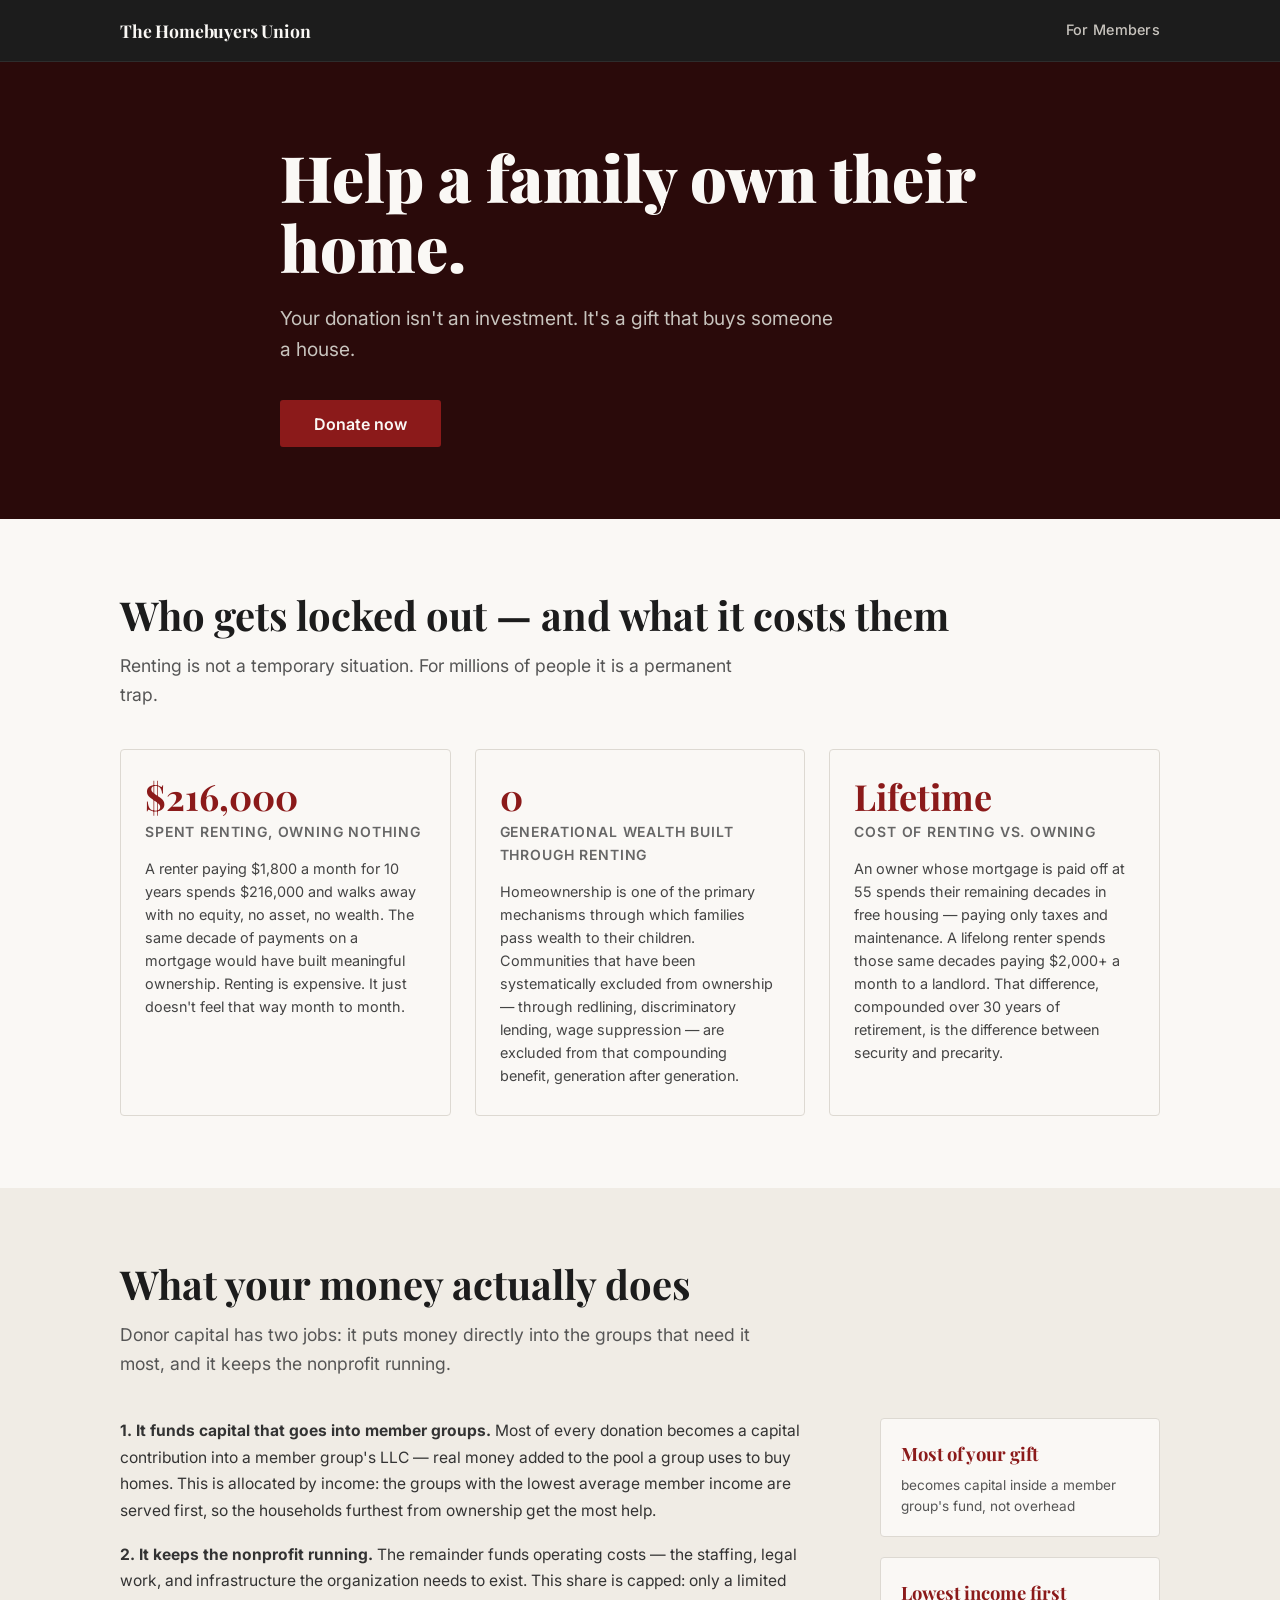
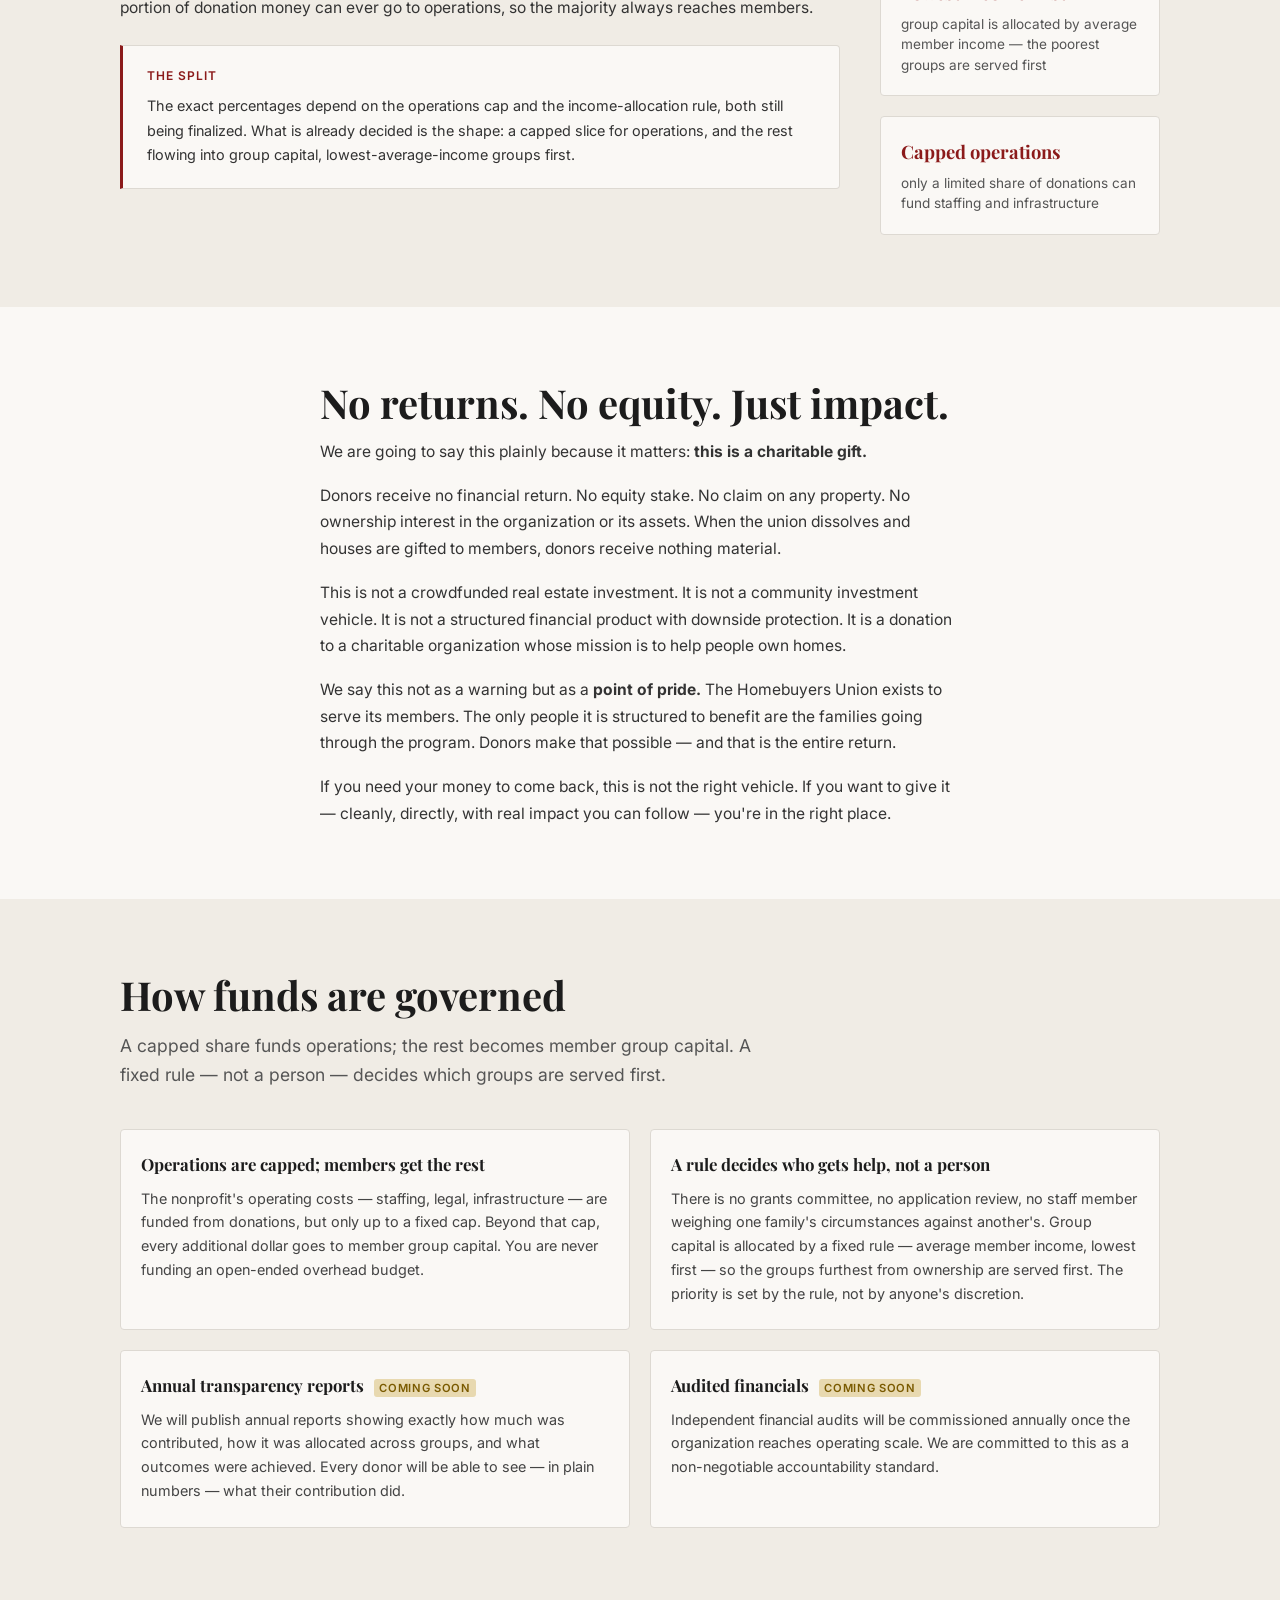
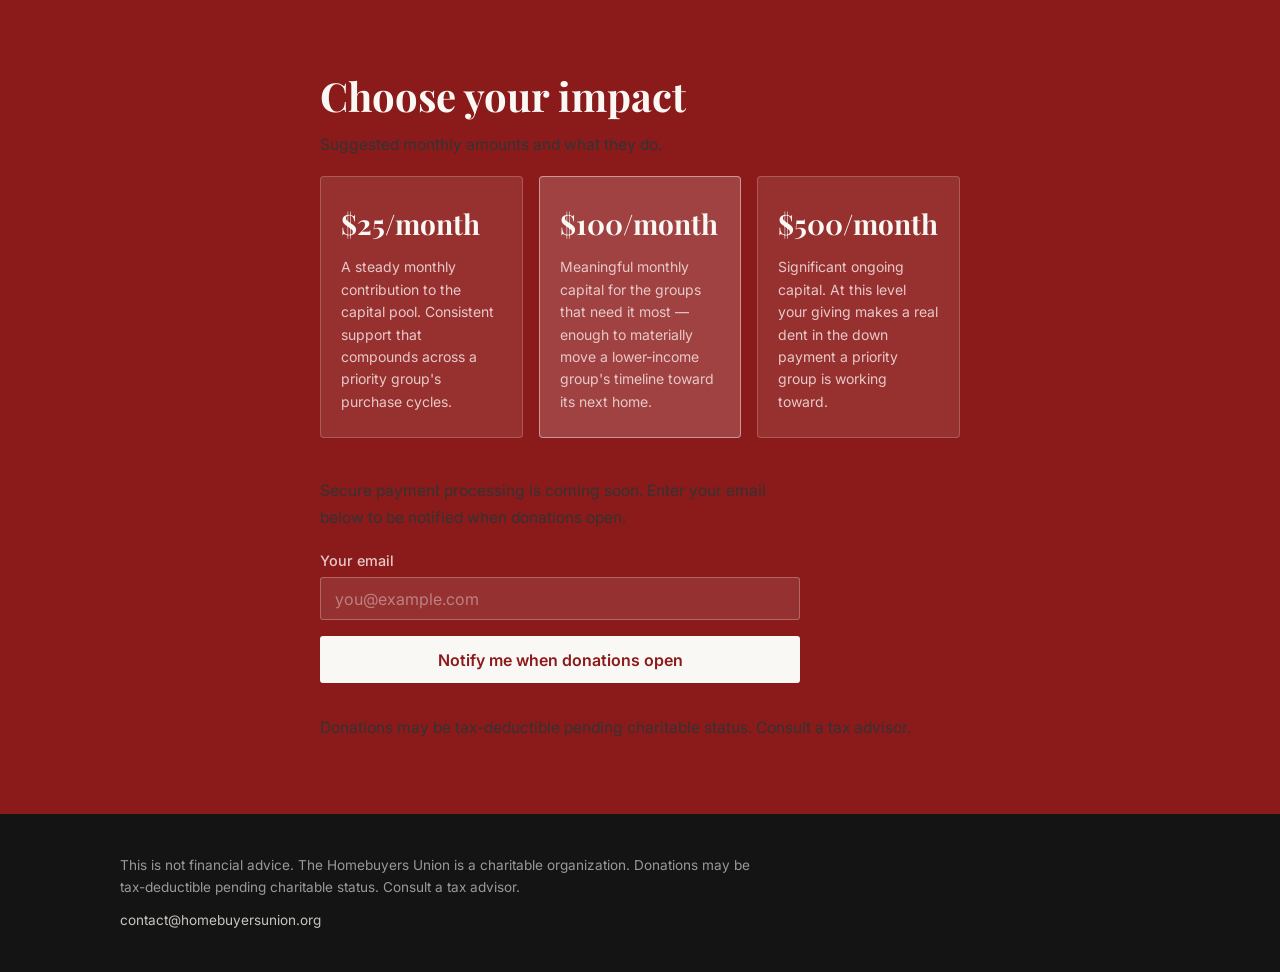
==== commit 55f7f530: "Rewrite the donor ask around the two decided uses of donor capital Closes #15.  The page pitched don" ====
--- a/donors.html
+++ b/donors.html
@@ -58,28 +58,28 @@
   <section class="section section--alt reveal" id="impact">
     <div class="container">
       <h2 class="section__headline">What your money actually does</h2>
-      <p class="section__lead">Donor contributions go directly into group funds. They shorten the timeline for every member in that group.</p>
+      <p class="section__lead">Donor capital has two jobs: it puts money directly into the groups that need it most, and it keeps the nonprofit running.</p>
       <div class="impact-layout">
         <div class="impact-main">
-          <p>Monthly donor contributions are added to the group's fund income alongside member contributions. They are not earmarked for any one member. They raise the water level for the whole group — accelerating the next down payment target, reducing the wait for every person in the queue.</p>
-          <p>The math is direct: a group's monthly fund growth determines how quickly they can buy the next house. Every dollar of donor contribution is a dollar of additional fund growth per month. It compounds through the lifecycle of the group because every house bought faster means every subsequent house is also bought faster.</p>
+          <p><strong>1. It funds capital that goes into member groups.</strong> Most of every donation becomes a capital contribution into a member group's LLC — real money added to the pool a group uses to buy homes. This is allocated by income: the groups with the lowest average member income are served first, so the households furthest from ownership get the most help.</p>
+          <p><strong>2. It keeps the nonprofit running.</strong> The remainder funds operating costs — the staffing, legal work, and infrastructure the organization needs to exist. This share is capped: only a limited portion of donation money can ever go to operations, so the majority always reaches members.</p>
           <div class="impact-example">
-            <div class="impact-example__label">For example</div>
-            <p><strong>$100/month donated to a group of 10</strong> adds $10 per member per month of effective buying power. That's real months cut from real families' timelines — not eventually, but from the very first purchase cycle. Over the full lifecycle of a 10-member group, $100/month in donor contributions could shorten the time to the last mortgage payoff by years.</p>
+            <div class="impact-example__label">The split</div>
+            <p>The exact percentages depend on the operations cap and the income-allocation rule, both still being finalized. What is already decided is the shape: a capped slice for operations, and the rest flowing into group capital, lowest-average-income groups first.</p>
           </div>
         </div>
         <div class="impact-sidebar">
           <div class="impact-stat">
-            <div class="impact-stat__value">Every $1/mo</div>
-            <div class="impact-stat__desc">donated flows directly to fund growth — no overhead taken before it enters the group</div>
+            <div class="impact-stat__value">Most of your gift</div>
+            <div class="impact-stat__desc">becomes capital inside a member group's fund, not overhead</div>
           </div>
           <div class="impact-stat">
-            <div class="impact-stat__value">Every month shorter</div>
-            <div class="impact-stat__desc">in the timeline is a month less rent paid by a family waiting to move in</div>
+            <div class="impact-stat__value">Lowest income first</div>
+            <div class="impact-stat__desc">group capital is allocated by average member income — the poorest groups are served first</div>
           </div>
           <div class="impact-stat">
-            <div class="impact-stat__value">All groups</div>
-            <div class="impact-stat__desc">receive donor contributions proportionally — no group is favored</div>
+            <div class="impact-stat__value">Capped operations</div>
+            <div class="impact-stat__desc">only a limited share of donations can fund staffing and infrastructure</div>
           </div>
         </div>
       </div>
@@ -102,15 +102,15 @@
   <section class="section section--alt reveal" id="governance">
     <div class="container">
       <h2 class="section__headline">How funds are governed</h2>
-      <p class="section__lead">Your donation goes directly to a group. Operations are funded separately. No person decides who benefits.</p>
+      <p class="section__lead">A capped share funds operations; the rest becomes member group capital. A fixed rule — not a person — decides which groups are served first.</p>
       <div class="governance-grid">
         <div class="governance-card">
-          <div class="governance-card__title">Your money reaches the group intact</div>
-          <p>Operations — staffing, legal, infrastructure — are funded through interest earned on loans and referral bonuses from partner services, not from donor contributions. When you give, the full amount enters a group's fund. None of it is skimmed for overhead before it gets there.</p>
-        </div>
-        <div class="governance-card">
-          <div class="governance-card__title">No human decides who gets help</div>
-          <p>There is no grants committee, no application review, no staff member weighing one family's circumstances against another's. Donor contributions are distributed evenly across every active group in the program. The structure makes favoritism impossible — not just against the rules, but mechanically prevented.</p>
+          <div class="governance-card__title">Operations are capped; members get the rest</div>
+          <p>The nonprofit's operating costs — staffing, legal, infrastructure — are funded from donations, but only up to a fixed cap. Beyond that cap, every additional dollar goes to member group capital. You are never funding an open-ended overhead budget.</p>
+        </div>
+        <div class="governance-card">
+          <div class="governance-card__title">A rule decides who gets help, not a person</div>
+          <p>There is no grants committee, no application review, no staff member weighing one family's circumstances against another's. Group capital is allocated by a fixed rule — average member income, lowest first — so the groups furthest from ownership are served first. The priority is set by the rule, not by anyone's discretion.</p>
         </div>
         <div class="governance-card">
           <div class="governance-card__title">Annual transparency reports <span class="coming-soon">coming soon</span></div>
@@ -133,15 +133,15 @@
       <div class="tiers">
         <div class="tier">
           <div class="tier__amount">$25/month</div>
-          <div class="tier__impact">Contributes to every member's timeline in a group. A consistent, meaningful presence in the fund month after month.</div>
+          <div class="tier__impact">A steady monthly contribution to the capital pool. Consistent support that compounds across a priority group's purchase cycles.</div>
         </div>
         <div class="tier tier--featured">
           <div class="tier__amount">$100/month</div>
-          <div class="tier__impact">Meaningful acceleration for a group of 10. Adds $10/month of effective buying power per member — enough to materially shorten multiple purchase cycles.</div>
+          <div class="tier__impact">Meaningful monthly capital for the groups that need it most — enough to materially move a lower-income group's timeline toward its next home.</div>
         </div>
         <div class="tier">
           <div class="tier__amount">$500/month</div>
-          <div class="tier__impact">Significant impact across multiple groups. At this level, your contribution is distributed across several cohorts, compressing timelines for dozens of families.</div>
+          <div class="tier__impact">Significant ongoing capital. At this level your giving makes a real dent in the down payment a priority group is working toward.</div>
         </div>
       </div>
 
--- a/style.css
+++ b/style.css
@@ -541,6 +541,22 @@
   line-height: 1.55;
   max-width: 580px;
   font-style: italic;
+}
+
+.calc-caption {
+  font-size: 1rem;
+  color: #1C1C1C;
+  line-height: 1.6;
+  max-width: 640px;
+  margin-bottom: 0.75rem;
+  font-weight: 500;
+}
+
+/* Cost-per-month-housed is a secondary, derived figure — kept visually quiet
+   so time-to-housed and the green/red comparison stay dominant. */
+.results-table .rate-metric {
+  font-style: italic;
+  opacity: 0.8;
 }
 
 /* ── Who it's for / two-col text ───────────────────────────────────────────── */
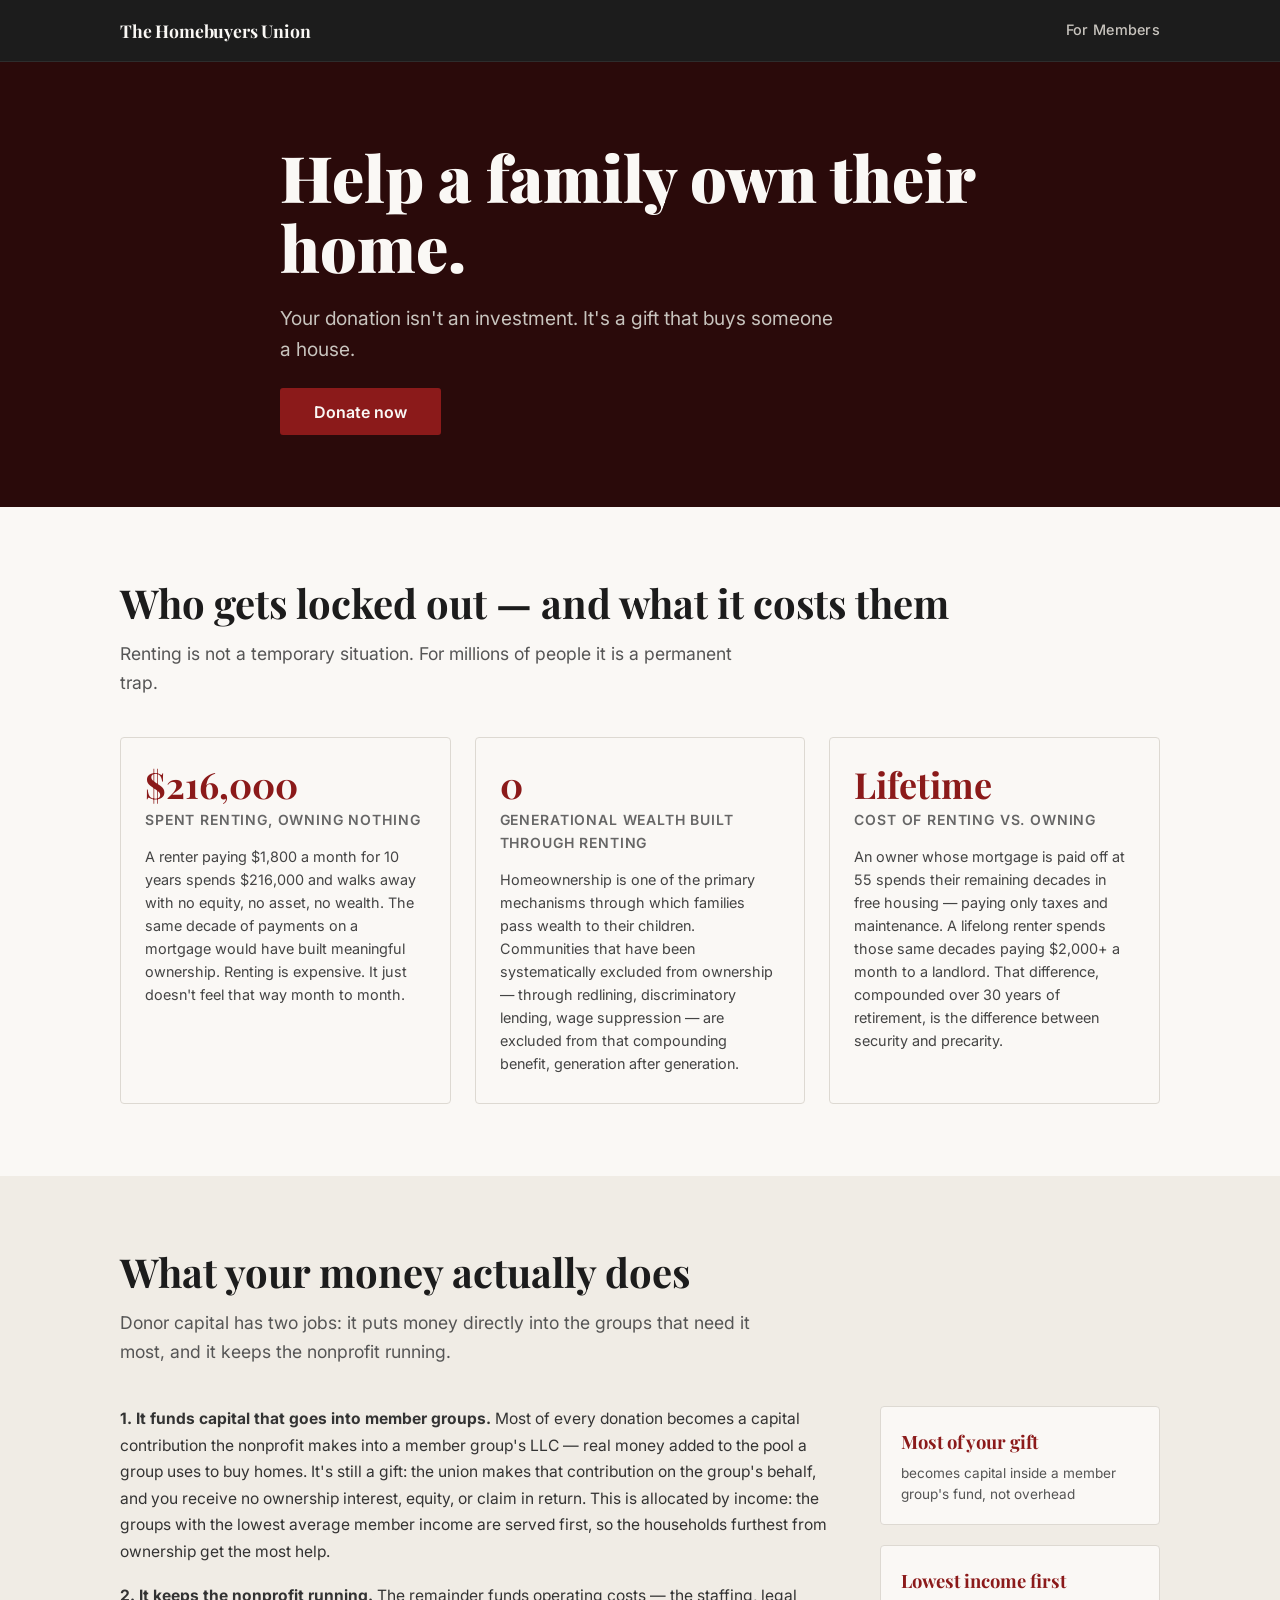
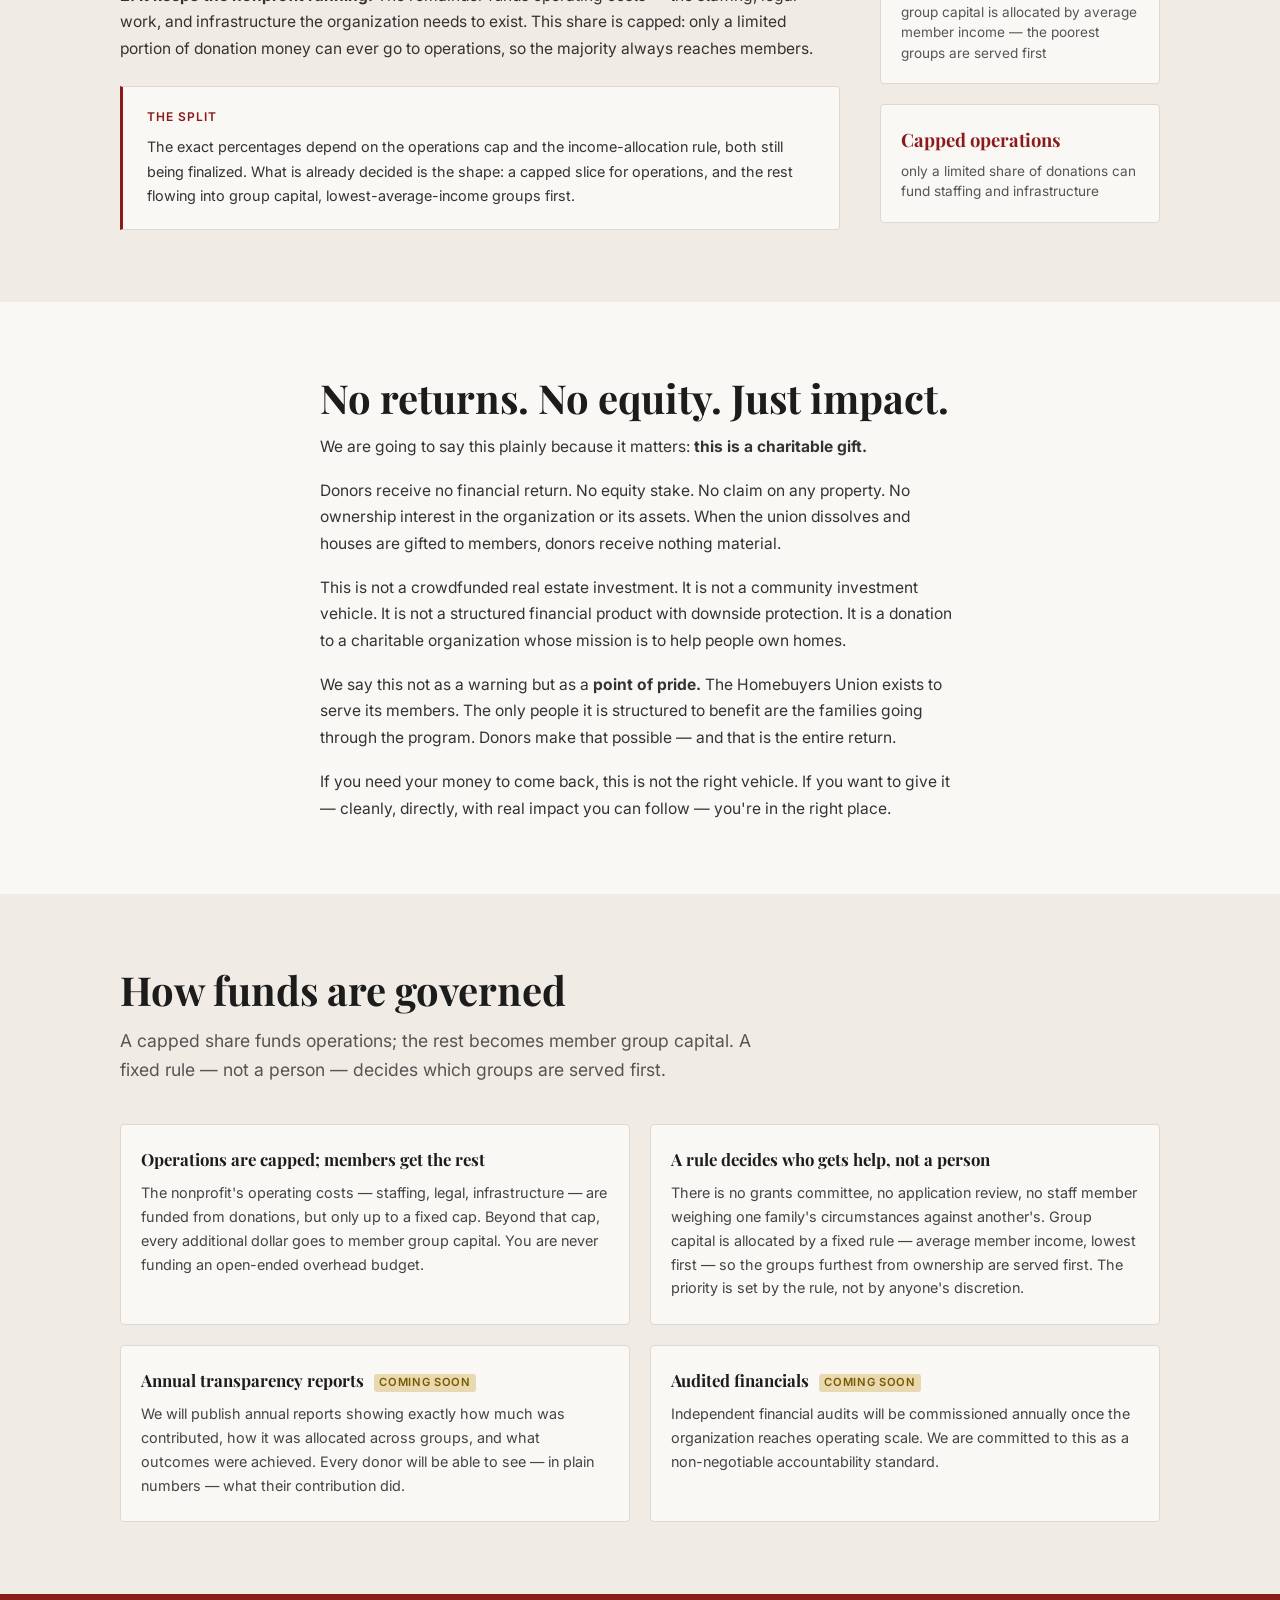
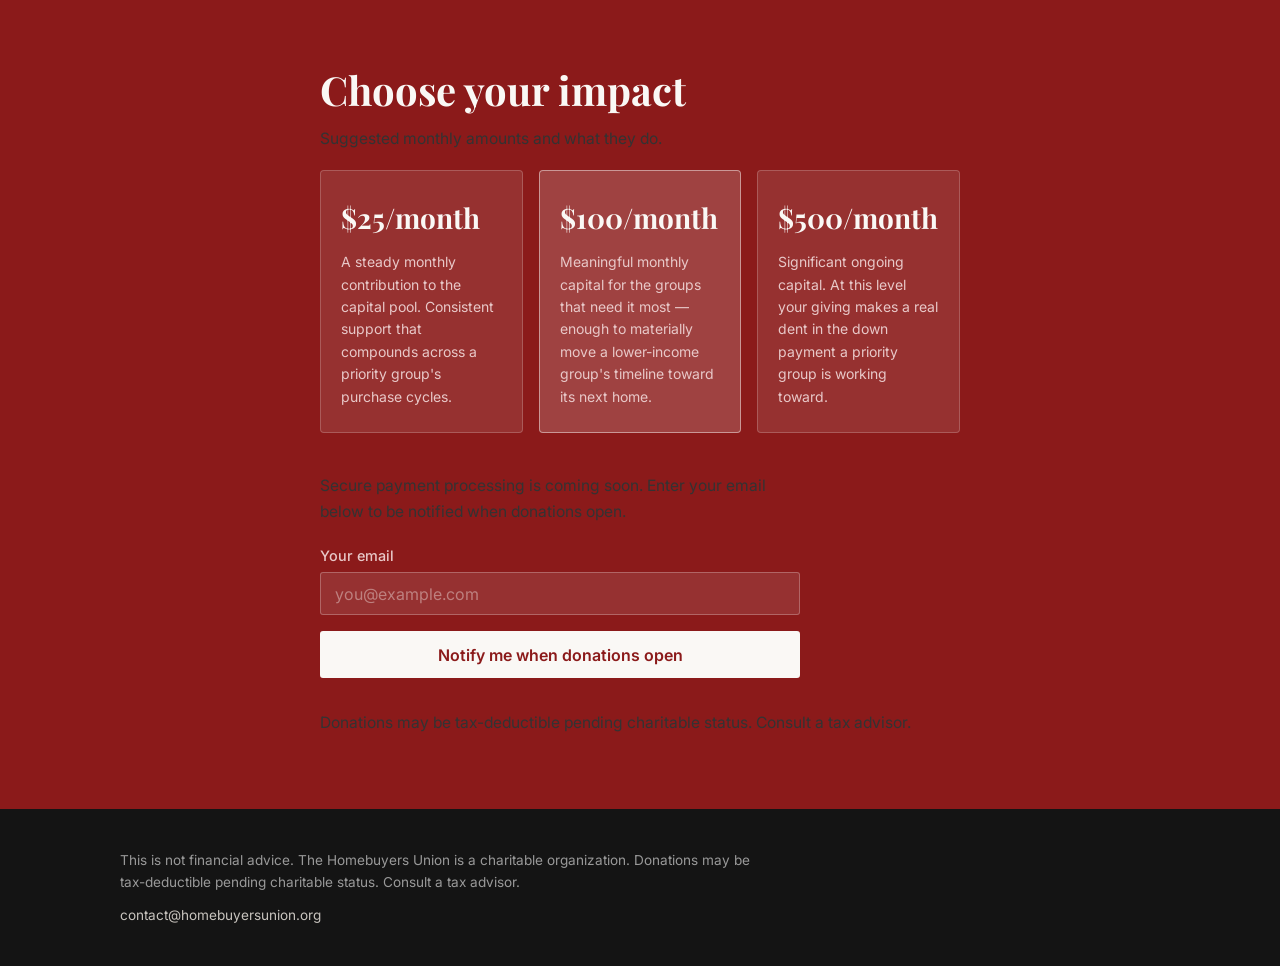
==== commit d9cbbd38: "Donor-page wording polish: hedge "charitable"; clarify LLC contribution Closes #30.  - Landing-page " ====
--- a/donors.html
+++ b/donors.html
@@ -61,7 +61,7 @@
       <p class="section__lead">Donor capital has two jobs: it puts money directly into the groups that need it most, and it keeps the nonprofit running.</p>
       <div class="impact-layout">
         <div class="impact-main">
-          <p><strong>1. It funds capital that goes into member groups.</strong> Most of every donation becomes a capital contribution into a member group's LLC — real money added to the pool a group uses to buy homes. This is allocated by income: the groups with the lowest average member income are served first, so the households furthest from ownership get the most help.</p>
+          <p><strong>1. It funds capital that goes into member groups.</strong> Most of every donation becomes a capital contribution the nonprofit makes into a member group's LLC — real money added to the pool a group uses to buy homes. It's still a gift: the union makes that contribution on the group's behalf, and you receive no ownership interest, equity, or claim in return. This is allocated by income: the groups with the lowest average member income are served first, so the households furthest from ownership get the most help.</p>
           <p><strong>2. It keeps the nonprofit running.</strong> The remainder funds operating costs — the staffing, legal work, and infrastructure the organization needs to exist. This share is capped: only a limited portion of donation money can ever go to operations, so the majority always reaches members.</p>
           <div class="impact-example">
             <div class="impact-example__label">The split</div>
--- a/style.css
+++ b/style.css
@@ -201,8 +201,22 @@
   font-size: clamp(1rem, 2.5vw, 1.2rem);
   line-height: 1.6;
   color: #c8c4be;
+  margin-bottom: 1.5rem;
+  max-width: 560px;
+}
+
+.hero__stat {
+  font-size: clamp(0.95rem, 2vw, 1.05rem);
+  line-height: 1.5;
+  color: #FAF8F5;
   margin-bottom: 2.25rem;
+  padding-left: 1rem;
+  border-left: 3px solid #8B1A1A;
   max-width: 560px;
+}
+
+.hero__stat strong {
+  color: #FAF8F5;
 }
 
 /* ── Sections ──────────────────────────────────────────────────────────────── */
@@ -543,6 +557,22 @@
   font-style: italic;
 }
 
+.calc-headline {
+  font-size: clamp(1.05rem, 2.2vw, 1.3rem);
+  color: #1C1C1C;
+  line-height: 1.5;
+  max-width: 680px;
+  margin-bottom: 1rem;
+  padding-left: 1rem;
+  border-left: 4px solid #8B1A1A;
+  font-weight: 600;
+}
+
+.calc-headline em {
+  font-style: italic;
+  color: #8B1A1A;
+}
+
 .calc-caption {
   font-size: 1rem;
   color: #1C1C1C;
@@ -1045,6 +1075,12 @@
 }
 
 .ledger-mortgages {
+  font-size: 0.72rem;
+  line-height: 1.7;
+  font-variant-numeric: tabular-nums;
+}
+
+.ledger-settle {
   font-size: 0.72rem;
   line-height: 1.7;
   font-variant-numeric: tabular-nums;
@@ -1175,9 +1211,58 @@
 /* ── Dropout scenario section ───────────────────────────────────────────────── */
 
 .dropout-section {
-  margin-top: 3rem;
-  padding-top: 2rem;
+  grid-column: 1 / -1;
+  margin-top: 1.5rem;
+  padding-top: 1.75rem;
   border-top: 1px solid #ddd9d2;
+}
+
+/* Exit-scenario preset buttons */
+.dropout-presets {
+  display: flex;
+  flex-wrap: wrap;
+  align-items: center;
+  gap: 0.6rem;
+  margin-bottom: 1.25rem;
+}
+
+.dropout-preset {
+  font-family: "Inter", sans-serif;
+  font-size: 0.8rem;
+  font-weight: 600;
+  padding: 0.4rem 0.85rem;
+  border: 1px solid #ccc8c0;
+  border-radius: 999px;
+  background-color: #FAF8F5;
+  color: #1C1C1C;
+  cursor: pointer;
+  transition: border-color 0.15s, background-color 0.15s, color 0.15s;
+}
+
+.dropout-preset:hover {
+  border-color: #8B1A1A;
+  color: #8B1A1A;
+}
+
+.dropout-preset--worst {
+  border-color: #8B1A1A;
+  color: #8B1A1A;
+}
+
+.dropout-preset--worst:hover {
+  background-color: #8B1A1A;
+  color: #FAF8F5;
+}
+
+.dropout-preset:focus-visible {
+  outline: 2px solid #8B1A1A;
+  outline-offset: 2px;
+}
+
+.dropout-preset-hint {
+  font-size: 0.75rem;
+  color: #888;
+  font-style: italic;
 }
 
 .dropout-heading {
